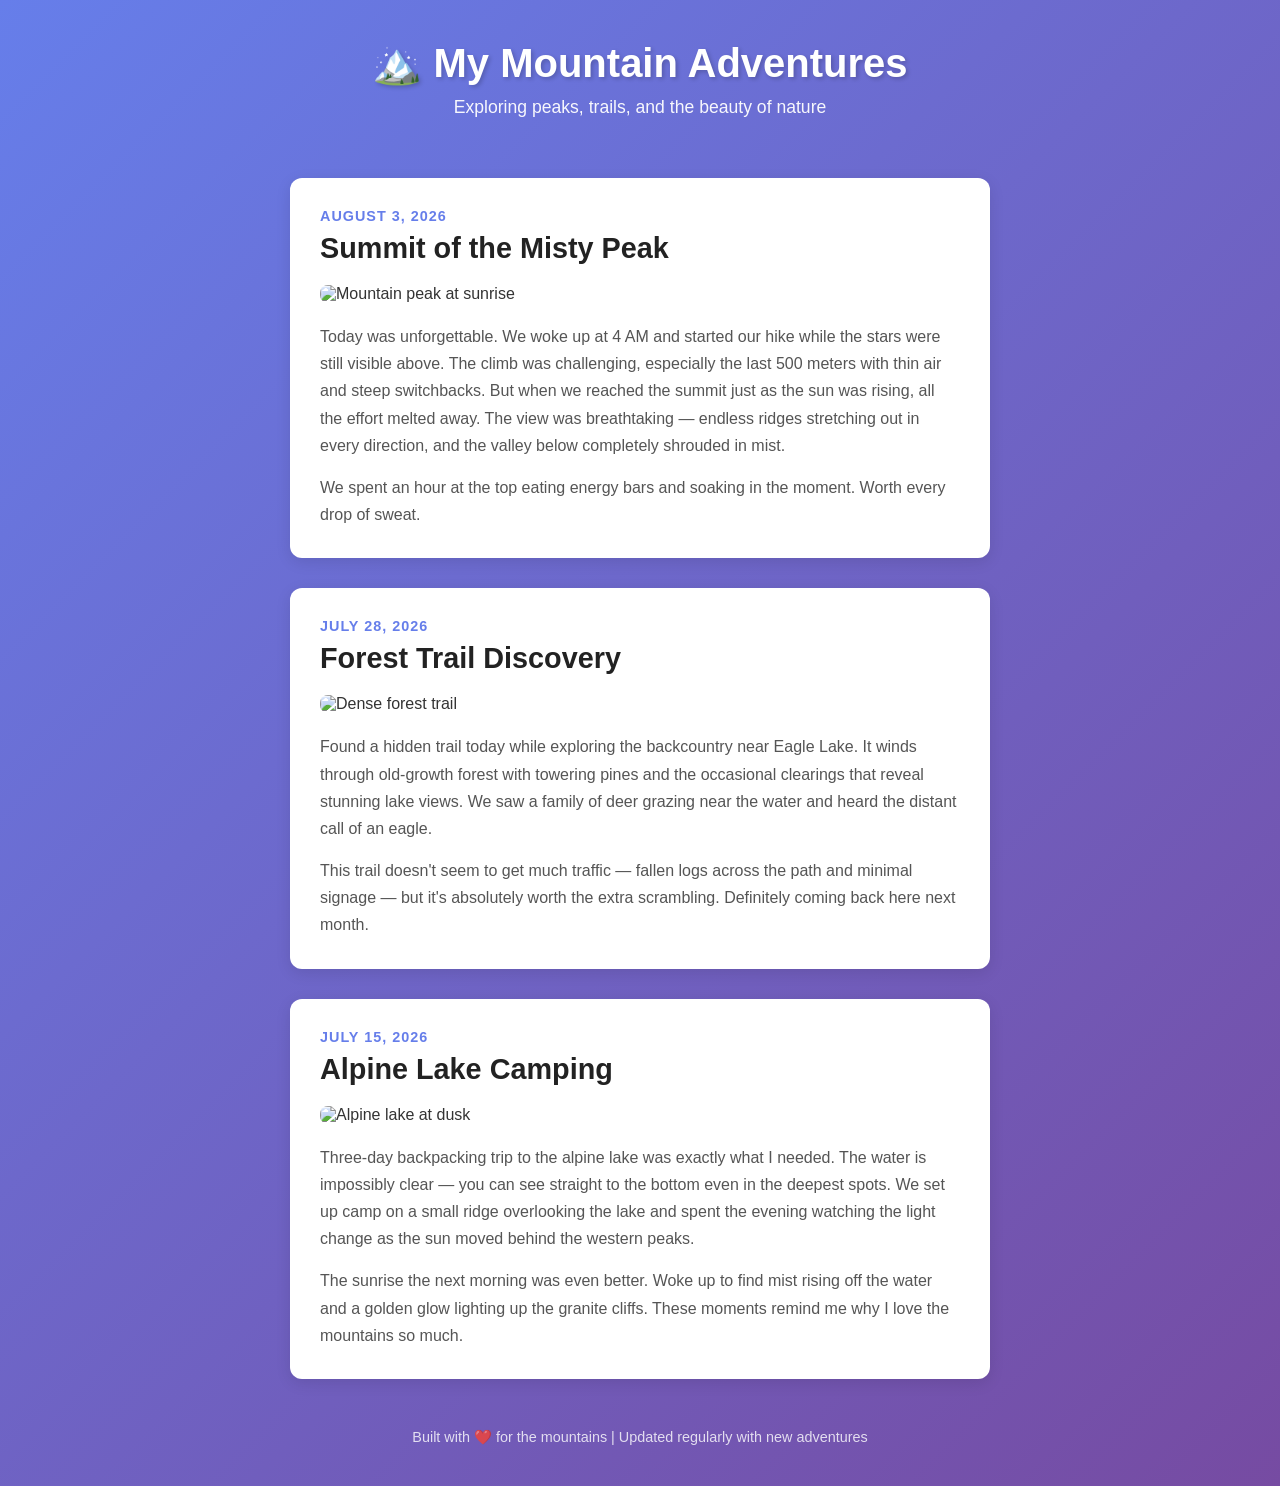
==== index.html @ c0f71772 "Initial commit: mountain adventures blog" ====
<!DOCTYPE html>
<html lang="en">
<head>
    <meta charset="UTF-8">
    <meta name="viewport" content="width=device-width, initial-scale=1.0">
    <title>My Mountain Adventures</title>
    <style>
        * {
            margin: 0;
            padding: 0;
            box-sizing: border-box;
        }

        body {
            font-family: -apple-system, BlinkMacSystemFont, 'Segoe UI', Roboto, sans-serif;
            background: linear-gradient(135deg, #667eea 0%, #764ba2 100%);
            min-height: 100vh;
            padding: 20px;
            color: #333;
        }

        .container {
            max-width: 700px;
            margin: 0 auto;
        }

        header {
            text-align: center;
            color: white;
            margin-bottom: 40px;
            padding: 20px 0;
        }

        header h1 {
            font-size: 2.5em;
            margin-bottom: 10px;
            text-shadow: 2px 2px 4px rgba(0,0,0,0.2);
        }

        header p {
            font-size: 1.1em;
            opacity: 0.95;
        }

        .post {
            background: white;
            border-radius: 12px;
            padding: 30px;
            margin-bottom: 30px;
            box-shadow: 0 4px 15px rgba(0,0,0,0.1);
            transition: transform 0.3s ease, box-shadow 0.3s ease;
        }

        .post:hover {
            transform: translateY(-5px);
            box-shadow: 0 8px 25px rgba(0,0,0,0.15);
        }

        .post-date {
            color: #667eea;
            font-size: 0.9em;
            font-weight: 600;
            text-transform: uppercase;
            letter-spacing: 1px;
            margin-bottom: 8px;
        }

        .post h2 {
            font-size: 1.8em;
            margin-bottom: 15px;
            color: #222;
        }

        .post-image {
            width: 100%;
            max-width: 100%;
            height: auto;
            border-radius: 8px;
            margin: 20px 0;
            display: block;
        }

        .post p {
            line-height: 1.7;
            color: #555;
            margin-bottom: 15px;
            font-size: 1em;
        }

        .post p:last-child {
            margin-bottom: 0;
        }

        footer {
            text-align: center;
            color: white;
            padding: 20px;
            font-size: 0.9em;
            opacity: 0.8;
        }
    </style>
</head>
<body>
    <div class="container">
        <header>
            <h1>🏔️ My Mountain Adventures</h1>
            <p>Exploring peaks, trails, and the beauty of nature</p>
        </header>

        <!-- BLOG POST TEMPLATE: Duplicate this entire .post div to add a new adventure! -->
        <article class="post">
            <div class="post-date">August 3, 2026</div>
            <h2>Summit of the Misty Peak</h2>
            <img src="https://picsum.photos/700/400?random=1" alt="Mountain peak at sunrise" class="post-image">
            <p>
                Today was unforgettable. We woke up at 4 AM and started our hike while the stars were still visible above.
                The climb was challenging, especially the last 500 meters with thin air and steep switchbacks. But when we
                reached the summit just as the sun was rising, all the effort melted away. The view was breathtaking — endless
                ridges stretching out in every direction, and the valley below completely shrouded in mist.
            </p>
            <p>
                We spent an hour at the top eating energy bars and soaking in the moment. Worth every drop of sweat.
            </p>
        </article>

        <article class="post">
            <div class="post-date">July 28, 2026</div>
            <h2>Forest Trail Discovery</h2>
            <img src="https://picsum.photos/700/400?random=2" alt="Dense forest trail" class="post-image">
            <p>
                Found a hidden trail today while exploring the backcountry near Eagle Lake. It winds through old-growth
                forest with towering pines and the occasional clearings that reveal stunning lake views. We saw a family
                of deer grazing near the water and heard the distant call of an eagle.
            </p>
            <p>
                This trail doesn't seem to get much traffic — fallen logs across the path and minimal signage — but it's
                absolutely worth the extra scrambling. Definitely coming back here next month.
            </p>
        </article>

        <article class="post">
            <div class="post-date">July 15, 2026</div>
            <h2>Alpine Lake Camping</h2>
            <img src="https://picsum.photos/700/400?random=3" alt="Alpine lake at dusk" class="post-image">
            <p>
                Three-day backpacking trip to the alpine lake was exactly what I needed. The water is impossibly clear —
                you can see straight to the bottom even in the deepest spots. We set up camp on a small ridge overlooking
                the lake and spent the evening watching the light change as the sun moved behind the western peaks.
            </p>
            <p>
                The sunrise the next morning was even better. Woke up to find mist rising off the water and a golden glow
                lighting up the granite cliffs. These moments remind me why I love the mountains so much.
            </p>
        </article>

        <footer>
            <p>Built with ❤️ for the mountains | Updated regularly with new adventures</p>
        </footer>
    </div>
</body>
</html>
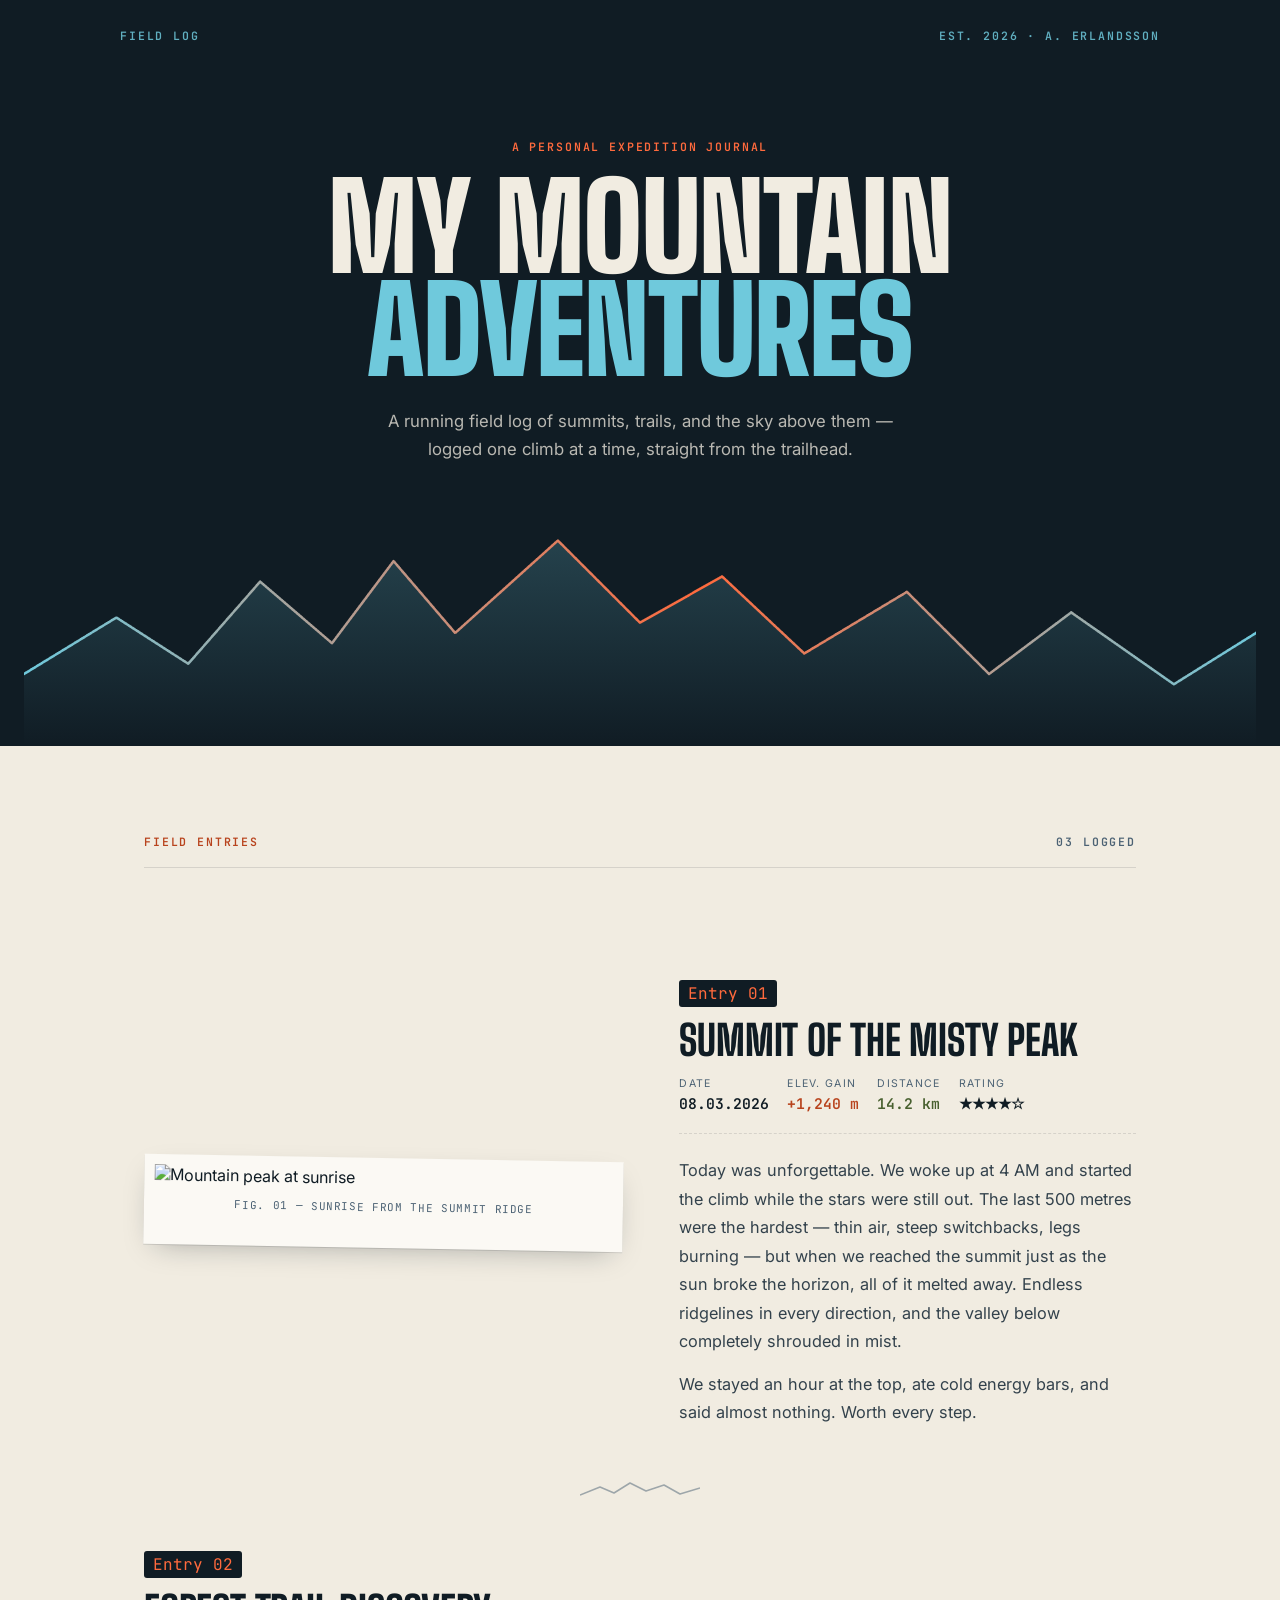
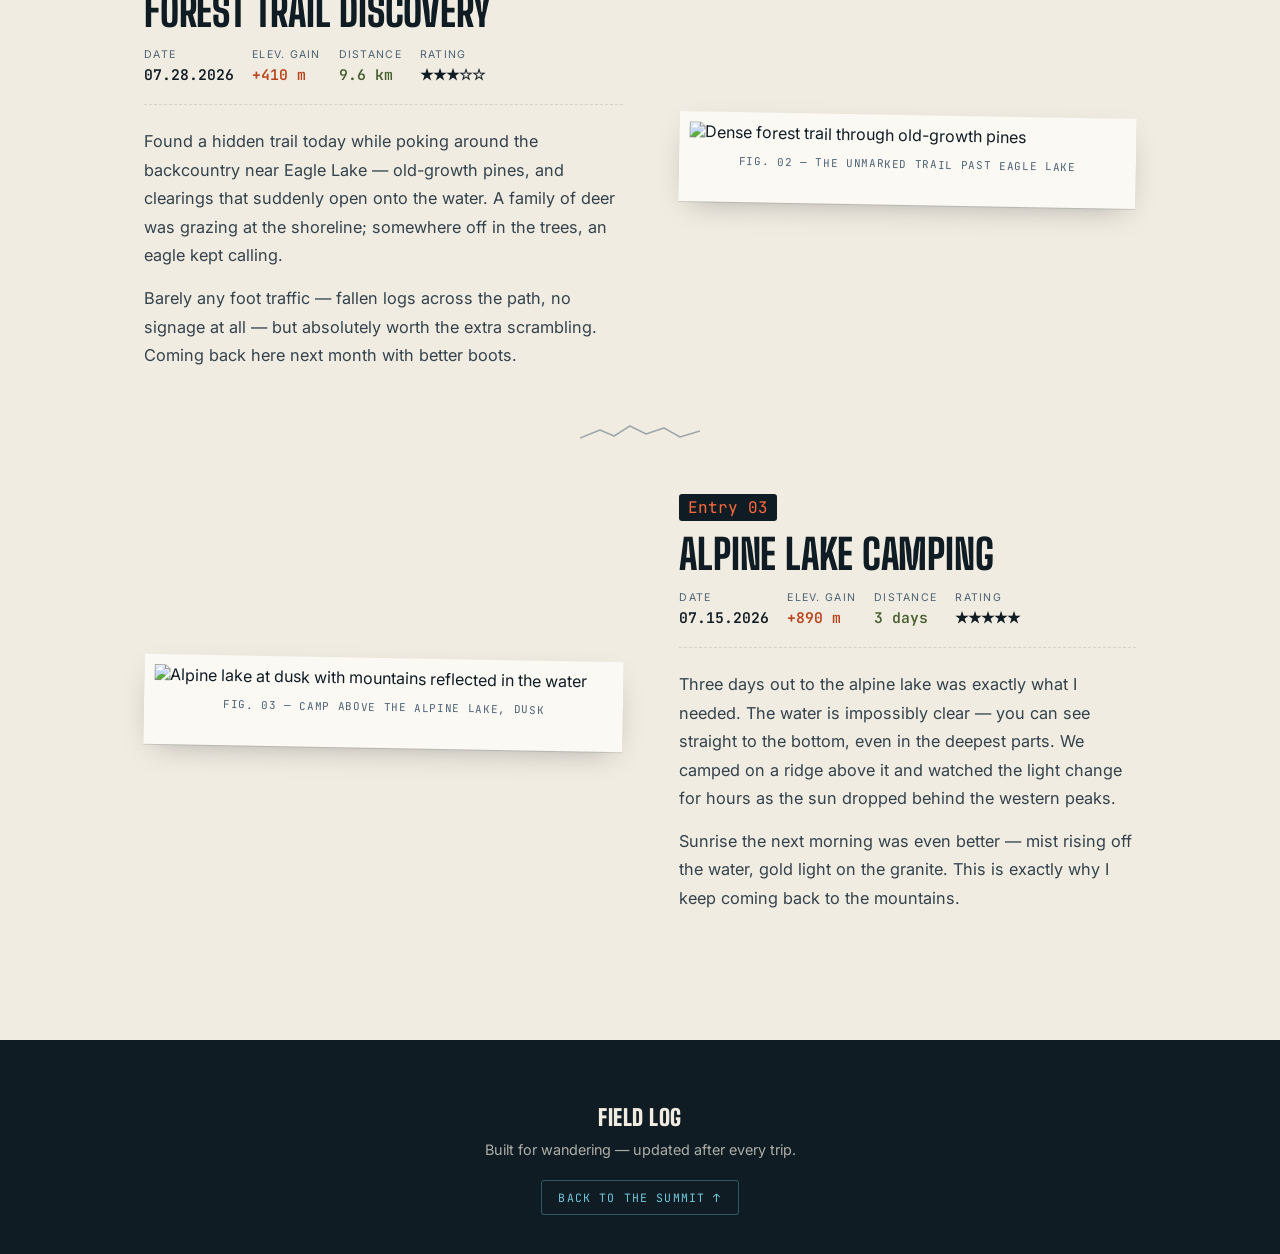
==== commit 3a6472eb: "Redesign: field-log aesthetic with elevation-profile signature" ====
--- a/index.html
+++ b/index.html
@@ -1,161 +1,439 @@
 <!DOCTYPE html>
 <html lang="en">
 <head>
-    <meta charset="UTF-8">
-    <meta name="viewport" content="width=device-width, initial-scale=1.0">
-    <title>My Mountain Adventures</title>
-    <style>
-        * {
-            margin: 0;
-            padding: 0;
-            box-sizing: border-box;
+<meta charset="UTF-8">
+<meta name="viewport" content="width=device-width, initial-scale=1.0">
+<title>Field Log — My Mountain Adventures</title>
+<meta name="description" content="A running field log of summits, trails, and the sky above them.">
+<link rel="preconnect" href="https://fonts.googleapis.com">
+<link rel="preconnect" href="https://fonts.gstatic.com" crossorigin>
+<link href="https://fonts.googleapis.com/css2?family=Big+Shoulders+Display:wght@600;800;900&family=Inter:wght@400;500;600;700&family=JetBrains+Mono:wght@400;500;600&display=swap" rel="stylesheet">
+<style>
+    /* ---------- Tokens ---------- */
+    :root{
+        --ink:       #101c24;   /* alpine night */
+        --ink-soft:  #1c2e3a;   /* raised surface on dark */
+        --paper:     #f1ece1;   /* topo paper */
+        --paper-2:   #fbf9f4;   /* photo mat / card */
+        --ice:       #6fc9dc;   /* glacier accent — dark bg */
+        --ember:     #ff6a3d;   /* trail-blaze accent — dark bg / fills */
+        --rust:      #b8431d;   /* warm accent — safe on paper */
+        --moss:      #48602f;  /* cool-green accent — safe on paper */
+        --ridge:     #4c6274;   /* neutral secondary text on paper */
+        --line:      rgba(16,28,36,0.12);
+        --maxw:      1040px;
+    }
+
+    *{ margin:0; padding:0; box-sizing:border-box; }
+
+    html{ scroll-behavior:smooth; }
+
+    body{
+        font-family:'Inter',-apple-system,BlinkMacSystemFont,sans-serif;
+        background:var(--paper);
+        color:var(--ink);
+        -webkit-font-smoothing:antialiased;
+    }
+
+    img{ max-width:100%; display:block; }
+
+    .mono{
+        font-family:'JetBrains Mono',ui-monospace,monospace;
+    }
+
+    .eyebrow{
+        font-family:'JetBrains Mono',ui-monospace,monospace;
+        font-size:0.72rem;
+        letter-spacing:0.16em;
+        text-transform:uppercase;
+        font-weight:600;
+    }
+
+    /* ---------- Hero ---------- */
+    .hero{
+        background:var(--ink);
+        color:var(--paper);
+        position:relative;
+        overflow:hidden;
+        padding:28px 24px 0;
+    }
+
+    .hero-nav{
+        max-width:var(--maxw);
+        margin:0 auto;
+        display:flex;
+        justify-content:space-between;
+        align-items:center;
+        gap:16px;
+        flex-wrap:wrap;
+        color:var(--ice);
+        opacity:0.85;
+    }
+
+    .hero-inner{
+        max-width:var(--maxw);
+        margin:0 auto;
+        padding:96px 0 0;
+        text-align:center;
+    }
+
+    .hero-inner .eyebrow{
+        color:var(--ember);
+        display:block;
+        margin-bottom:22px;
+    }
+
+    .hero h1{
+        font-family:'Big Shoulders Display',sans-serif;
+        font-weight:900;
+        text-transform:uppercase;
+        letter-spacing:-0.01em;
+        line-height:0.86;
+        font-size:clamp(3.2rem, 11vw, 7.5rem);
+    }
+
+    .hero h1 span{ display:block; }
+    .hero h1 .of{ color:var(--ice); }
+
+    .hero-sub{
+        max-width:520px;
+        margin:26px auto 0;
+        font-size:1.05rem;
+        line-height:1.65;
+        color:rgba(241,236,225,0.75);
+    }
+
+    /* elevation-profile signature line */
+    .skyline{
+        display:block;
+        width:100%;
+        height:auto;
+        margin-top:56px;
+    }
+    .skyline path.fill{ fill:url(#skylineFill); }
+    .skyline path.line{
+        fill:none;
+        stroke:url(#skylineStroke);
+        stroke-width:2.5;
+        stroke-linejoin:round;
+        stroke-linecap:round;
+        pathLength:1;
+    }
+    @media (prefers-reduced-motion:no-preference){
+        .skyline path.line{
+            stroke-dasharray:1;
+            stroke-dashoffset:1;
+            animation:draw 2.1s cubic-bezier(.22,.8,.28,1) 0.15s forwards;
         }
-
-        body {
-            font-family: -apple-system, BlinkMacSystemFont, 'Segoe UI', Roboto, sans-serif;
-            background: linear-gradient(135deg, #667eea 0%, #764ba2 100%);
-            min-height: 100vh;
-            padding: 20px;
-            color: #333;
-        }
-
-        .container {
-            max-width: 700px;
-            margin: 0 auto;
-        }
-
-        header {
-            text-align: center;
-            color: white;
-            margin-bottom: 40px;
-            padding: 20px 0;
-        }
-
-        header h1 {
-            font-size: 2.5em;
-            margin-bottom: 10px;
-            text-shadow: 2px 2px 4px rgba(0,0,0,0.2);
-        }
-
-        header p {
-            font-size: 1.1em;
-            opacity: 0.95;
-        }
-
-        .post {
-            background: white;
-            border-radius: 12px;
-            padding: 30px;
-            margin-bottom: 30px;
-            box-shadow: 0 4px 15px rgba(0,0,0,0.1);
-            transition: transform 0.3s ease, box-shadow 0.3s ease;
-        }
-
-        .post:hover {
-            transform: translateY(-5px);
-            box-shadow: 0 8px 25px rgba(0,0,0,0.15);
-        }
-
-        .post-date {
-            color: #667eea;
-            font-size: 0.9em;
-            font-weight: 600;
-            text-transform: uppercase;
-            letter-spacing: 1px;
-            margin-bottom: 8px;
-        }
-
-        .post h2 {
-            font-size: 1.8em;
-            margin-bottom: 15px;
-            color: #222;
-        }
-
-        .post-image {
-            width: 100%;
-            max-width: 100%;
-            height: auto;
-            border-radius: 8px;
-            margin: 20px 0;
-            display: block;
-        }
-
-        .post p {
-            line-height: 1.7;
-            color: #555;
-            margin-bottom: 15px;
-            font-size: 1em;
-        }
-
-        .post p:last-child {
-            margin-bottom: 0;
-        }
-
-        footer {
-            text-align: center;
-            color: white;
-            padding: 20px;
-            font-size: 0.9em;
-            opacity: 0.8;
-        }
-    </style>
+    }
+    @keyframes draw{ to{ stroke-dashoffset:0; } }
+
+    /* ---------- Entries section ---------- */
+    .log{
+        max-width:var(--maxw);
+        margin:0 auto;
+        padding:88px 24px 40px;
+    }
+
+    .log-head{
+        display:flex;
+        justify-content:space-between;
+        align-items:flex-end;
+        border-bottom:1px solid var(--line);
+        padding-bottom:18px;
+        margin-bottom:64px;
+        gap:16px;
+        flex-wrap:wrap;
+    }
+    .log-head .eyebrow{ color:var(--rust); }
+    .log-head .count{ color:var(--ridge); }
+
+    .entry{
+        display:grid;
+        grid-template-columns:1fr;
+        gap:32px;
+        align-items:center;
+        padding:48px 0;
+    }
+    .entry + .entry{ border-top:1px solid var(--line); }
+
+    @media (min-width:900px){
+        .entry{ grid-template-columns:1.05fr 1fr; gap:56px; }
+        .entry.flip .entry-media{ order:2; }
+        .entry.flip .entry-body{ order:1; }
+    }
+
+    .entry-num{
+        color:var(--ember);
+        background:var(--ink);
+        display:inline-block;
+        padding:3px 9px;
+        border-radius:3px;
+        margin-bottom:14px;
+    }
+
+    .entry h2{
+        font-family:'Big Shoulders Display',sans-serif;
+        font-weight:800;
+        text-transform:uppercase;
+        letter-spacing:-0.005em;
+        line-height:0.95;
+        font-size:clamp(1.9rem, 3.4vw, 2.6rem);
+        margin-bottom:18px;
+    }
+
+    .stat-strip{
+        display:flex;
+        flex-wrap:wrap;
+        gap:18px;
+        row-gap:8px;
+        margin-bottom:22px;
+        padding-bottom:20px;
+        border-bottom:1px dashed var(--line);
+    }
+    .stat{ line-height:1.2; }
+    .stat .k{
+        display:block;
+        font-size:0.66rem;
+        letter-spacing:0.12em;
+        text-transform:uppercase;
+        color:var(--ridge);
+        margin-bottom:3px;
+    }
+    .stat .v{
+        font-family:'JetBrains Mono',ui-monospace,monospace;
+        font-weight:600;
+        font-size:0.92rem;
+    }
+    .stat.elev .v{ color:var(--rust); }
+    .stat.dist .v{ color:var(--moss); }
+
+    .entry p{
+        line-height:1.75;
+        color:#33424c;
+        font-size:1.02rem;
+        margin-bottom:14px;
+        max-width:52ch;
+    }
+    .entry p:last-of-type{ margin-bottom:0; }
+
+    .entry-media{
+        background:var(--paper-2);
+        padding:10px 10px 34px;
+        box-shadow:0 10px 30px -12px rgba(16,28,36,0.35), 0 1px 0 var(--line);
+        transform:rotate(-1deg);
+        transition:transform .35s ease, box-shadow .35s ease;
+    }
+    .entry:nth-child(even) .entry-media{ transform:rotate(1deg); }
+    .entry-media:hover{
+        transform:rotate(0deg) translateY(-3px);
+        box-shadow:0 16px 36px -12px rgba(16,28,36,0.4), 0 1px 0 var(--line);
+    }
+    .entry-media img{ width:100%; height:auto; }
+    .entry-media figcaption{
+        font-family:'JetBrains Mono',ui-monospace,monospace;
+        font-size:0.68rem;
+        letter-spacing:0.06em;
+        text-transform:uppercase;
+        color:var(--ridge);
+        text-align:center;
+        padding-top:12px;
+    }
+
+    /* mini divider skyline between entries — decorative rhythm marker */
+    .mini-divider{
+        display:flex;
+        justify-content:center;
+        margin:4px 0;
+        opacity:0.5;
+    }
+    .mini-divider svg{ width:120px; height:20px; }
+    .mini-divider path{ fill:none; stroke:var(--ridge); stroke-width:1.5; stroke-linejoin:round; }
+
+    /* ---------- Footer ---------- */
+    footer{
+        background:var(--ink);
+        color:rgba(241,236,225,0.7);
+        padding:64px 24px 48px;
+        margin-top:40px;
+    }
+    .foot-inner{
+        max-width:var(--maxw);
+        margin:0 auto;
+        text-align:center;
+    }
+    footer .wordmark{
+        font-family:'Big Shoulders Display',sans-serif;
+        font-weight:900;
+        text-transform:uppercase;
+        letter-spacing:0.02em;
+        font-size:1.4rem;
+        color:var(--paper);
+        margin-bottom:10px;
+    }
+    footer .tagline{ font-size:0.9rem; margin-bottom:28px; }
+    footer .top-link{
+        font-family:'JetBrains Mono',ui-monospace,monospace;
+        font-size:0.72rem;
+        letter-spacing:0.1em;
+        text-transform:uppercase;
+        color:var(--ice);
+        text-decoration:none;
+        border:1px solid rgba(111,201,220,0.35);
+        padding:9px 16px;
+        border-radius:3px;
+        transition:background .2s ease, color .2s ease;
+    }
+    footer .top-link:hover{ background:var(--ice); color:var(--ink); }
+</style>
 </head>
 <body>
-    <div class="container">
-        <header>
-            <h1>🏔️ My Mountain Adventures</h1>
-            <p>Exploring peaks, trails, and the beauty of nature</p>
-        </header>
-
-        <!-- BLOG POST TEMPLATE: Duplicate this entire .post div to add a new adventure! -->
-        <article class="post">
-            <div class="post-date">August 3, 2026</div>
+
+<!-- ============================================================
+     HERO — edit the two h1 lines + the sub-line to retitle the log.
+     ============================================================ -->
+<header class="hero" id="top">
+    <nav class="hero-nav">
+        <span class="eyebrow">Field&nbsp;Log</span>
+        <span class="eyebrow mono">Est. 2026 · A. Erlandsson</span>
+    </nav>
+
+    <div class="hero-inner">
+        <span class="eyebrow">A personal expedition journal</span>
+        <h1><span>My Mountain</span><span class="of">Adventures</span></h1>
+        <p class="hero-sub">
+            A running field log of summits, trails, and the sky above them —
+            logged one climb at a time, straight from the trailhead.
+        </p>
+    </div>
+
+    <!-- signature element: elevation profile that reads as both a mountain skyline and a data line -->
+    <svg class="skyline" viewBox="0 0 1200 220" preserveAspectRatio="none" aria-hidden="true">
+        <defs>
+            <linearGradient id="skylineFill" x1="0" y1="0" x2="0" y2="1">
+                <stop offset="0%" stop-color="#6fc9dc" stop-opacity="0.22"/>
+                <stop offset="100%" stop-color="#6fc9dc" stop-opacity="0"/>
+            </linearGradient>
+            <linearGradient id="skylineStroke" x1="0" y1="0" x2="1" y2="0">
+                <stop offset="0%" stop-color="#6fc9dc"/>
+                <stop offset="55%" stop-color="#ff6a3d"/>
+                <stop offset="100%" stop-color="#6fc9dc"/>
+            </linearGradient>
+        </defs>
+        <path class="fill" d="M0,220 L0,150 L90,95 L160,140 L230,60 L300,120 L360,40 L420,110 L520,20 L600,100 L680,55 L760,130 L860,70 L940,150 L1020,90 L1120,160 L1200,110 L1200,220 Z"/>
+        <path class="line" d="M0,150 L90,95 L160,140 L230,60 L300,120 L360,40 L420,110 L520,20 L600,100 L680,55 L760,130 L860,70 L940,150 L1020,90 L1120,160 L1200,110"/>
+    </svg>
+</header>
+
+<!-- ============================================================
+     ENTRIES — to log a new adventure, duplicate one <article class="entry">
+     block (including the mini-divider before it) and fill in:
+       - the ENTRY number badge
+       - the title (h2)
+       - the four stats: date / elevation gain / distance / rating
+       - the image src + alt + figcaption
+       - the story paragraph(s)
+     Add class="flip" to alternate the image to the right on wide screens.
+     ============================================================ -->
+<main class="log">
+    <div class="log-head">
+        <span class="eyebrow">Field Entries</span>
+        <span class="eyebrow count">03 Logged</span>
+    </div>
+
+    <article class="entry">
+        <div class="entry-media">
+            <img src="https://picsum.photos/700/860?random=1" alt="Mountain peak at sunrise" loading="lazy">
+            <figcaption>Fig. 01 — Sunrise from the summit ridge</figcaption>
+        </div>
+        <div class="entry-body">
+            <span class="entry-num mono">Entry 01</span>
             <h2>Summit of the Misty Peak</h2>
-            <img src="https://picsum.photos/700/400?random=1" alt="Mountain peak at sunrise" class="post-image">
+            <div class="stat-strip">
+                <div class="stat"><span class="k">Date</span><span class="v">08.03.2026</span></div>
+                <div class="stat elev"><span class="k">Elev. gain</span><span class="v">+1,240 m</span></div>
+                <div class="stat dist"><span class="k">Distance</span><span class="v">14.2 km</span></div>
+                <div class="stat"><span class="k">Rating</span><span class="v">★★★★☆</span></div>
+            </div>
             <p>
-                Today was unforgettable. We woke up at 4 AM and started our hike while the stars were still visible above.
-                The climb was challenging, especially the last 500 meters with thin air and steep switchbacks. But when we
-                reached the summit just as the sun was rising, all the effort melted away. The view was breathtaking — endless
-                ridges stretching out in every direction, and the valley below completely shrouded in mist.
+                Today was unforgettable. We woke up at 4&nbsp;AM and started the climb while the stars were
+                still out. The last 500&nbsp;metres were the hardest — thin air, steep switchbacks, legs
+                burning — but when we reached the summit just as the sun broke the horizon, all of it
+                melted away. Endless ridgelines in every direction, and the valley below completely
+                shrouded in mist.
+            </p>
+            <p>We stayed an hour at the top, ate cold energy bars, and said almost nothing. Worth every step.</p>
+        </div>
+    </article>
+
+    <div class="mini-divider" aria-hidden="true">
+        <svg viewBox="0 0 120 20"><path d="M0,16 L20,8 L34,14 L50,4 L66,12 L84,6 L100,15 L120,9"/></svg>
+    </div>
+
+    <article class="entry flip">
+        <div class="entry-media">
+            <img src="https://picsum.photos/700/860?random=2" alt="Dense forest trail through old-growth pines" loading="lazy">
+            <figcaption>Fig. 02 — The unmarked trail past Eagle Lake</figcaption>
+        </div>
+        <div class="entry-body">
+            <span class="entry-num mono">Entry 02</span>
+            <h2>Forest Trail Discovery</h2>
+            <div class="stat-strip">
+                <div class="stat"><span class="k">Date</span><span class="v">07.28.2026</span></div>
+                <div class="stat elev"><span class="k">Elev. gain</span><span class="v">+410 m</span></div>
+                <div class="stat dist"><span class="k">Distance</span><span class="v">9.6 km</span></div>
+                <div class="stat"><span class="k">Rating</span><span class="v">★★★☆☆</span></div>
+            </div>
+            <p>
+                Found a hidden trail today while poking around the backcountry near Eagle Lake — old-growth
+                pines, and clearings that suddenly open onto the water. A family of deer was grazing at the
+                shoreline; somewhere off in the trees, an eagle kept calling.
             </p>
             <p>
-                We spent an hour at the top eating energy bars and soaking in the moment. Worth every drop of sweat.
+                Barely any foot traffic — fallen logs across the path, no signage at all — but absolutely
+                worth the extra scrambling. Coming back here next month with better boots.
             </p>
-        </article>
-
-        <article class="post">
-            <div class="post-date">July 28, 2026</div>
-            <h2>Forest Trail Discovery</h2>
-            <img src="https://picsum.photos/700/400?random=2" alt="Dense forest trail" class="post-image">
+        </div>
+    </article>
+
+    <div class="mini-divider" aria-hidden="true">
+        <svg viewBox="0 0 120 20"><path d="M0,16 L20,8 L34,14 L50,4 L66,12 L84,6 L100,15 L120,9"/></svg>
+    </div>
+
+    <article class="entry">
+        <div class="entry-media">
+            <img src="https://picsum.photos/700/860?random=3" alt="Alpine lake at dusk with mountains reflected in the water" loading="lazy">
+            <figcaption>Fig. 03 — Camp above the alpine lake, dusk</figcaption>
+        </div>
+        <div class="entry-body">
+            <span class="entry-num mono">Entry 03</span>
+            <h2>Alpine Lake Camping</h2>
+            <div class="stat-strip">
+                <div class="stat"><span class="k">Date</span><span class="v">07.15.2026</span></div>
+                <div class="stat elev"><span class="k">Elev. gain</span><span class="v">+890 m</span></div>
+                <div class="stat dist"><span class="k">Distance</span><span class="v">3 days</span></div>
+                <div class="stat"><span class="k">Rating</span><span class="v">★★★★★</span></div>
+            </div>
             <p>
-                Found a hidden trail today while exploring the backcountry near Eagle Lake. It winds through old-growth
-                forest with towering pines and the occasional clearings that reveal stunning lake views. We saw a family
-                of deer grazing near the water and heard the distant call of an eagle.
+                Three days out to the alpine lake was exactly what I needed. The water is impossibly clear —
+                you can see straight to the bottom, even in the deepest parts. We camped on a ridge above
+                it and watched the light change for hours as the sun dropped behind the western peaks.
             </p>
             <p>
-                This trail doesn't seem to get much traffic — fallen logs across the path and minimal signage — but it's
-                absolutely worth the extra scrambling. Definitely coming back here next month.
+                Sunrise the next morning was even better — mist rising off the water, gold light on the
+                granite. This is exactly why I keep coming back to the mountains.
             </p>
-        </article>
-
-        <article class="post">
-            <div class="post-date">July 15, 2026</div>
-            <h2>Alpine Lake Camping</h2>
-            <img src="https://picsum.photos/700/400?random=3" alt="Alpine lake at dusk" class="post-image">
-            <p>
-                Three-day backpacking trip to the alpine lake was exactly what I needed. The water is impossibly clear —
-                you can see straight to the bottom even in the deepest spots. We set up camp on a small ridge overlooking
-                the lake and spent the evening watching the light change as the sun moved behind the western peaks.
-            </p>
-            <p>
-                The sunrise the next morning was even better. Woke up to find mist rising off the water and a golden glow
-                lighting up the granite cliffs. These moments remind me why I love the mountains so much.
-            </p>
-        </article>
-
-        <footer>
-            <p>Built with ❤️ for the mountains | Updated regularly with new adventures</p>
-        </footer>
+        </div>
+    </article>
+</main>
+
+<footer>
+    <div class="foot-inner">
+        <div class="wordmark">Field Log</div>
+        <p class="tagline">Built for wandering — updated after every trip.</p>
+        <a class="top-link" href="#top">Back to the summit ↑</a>
     </div>
+</footer>
+
 </body>
-</html>+</html>
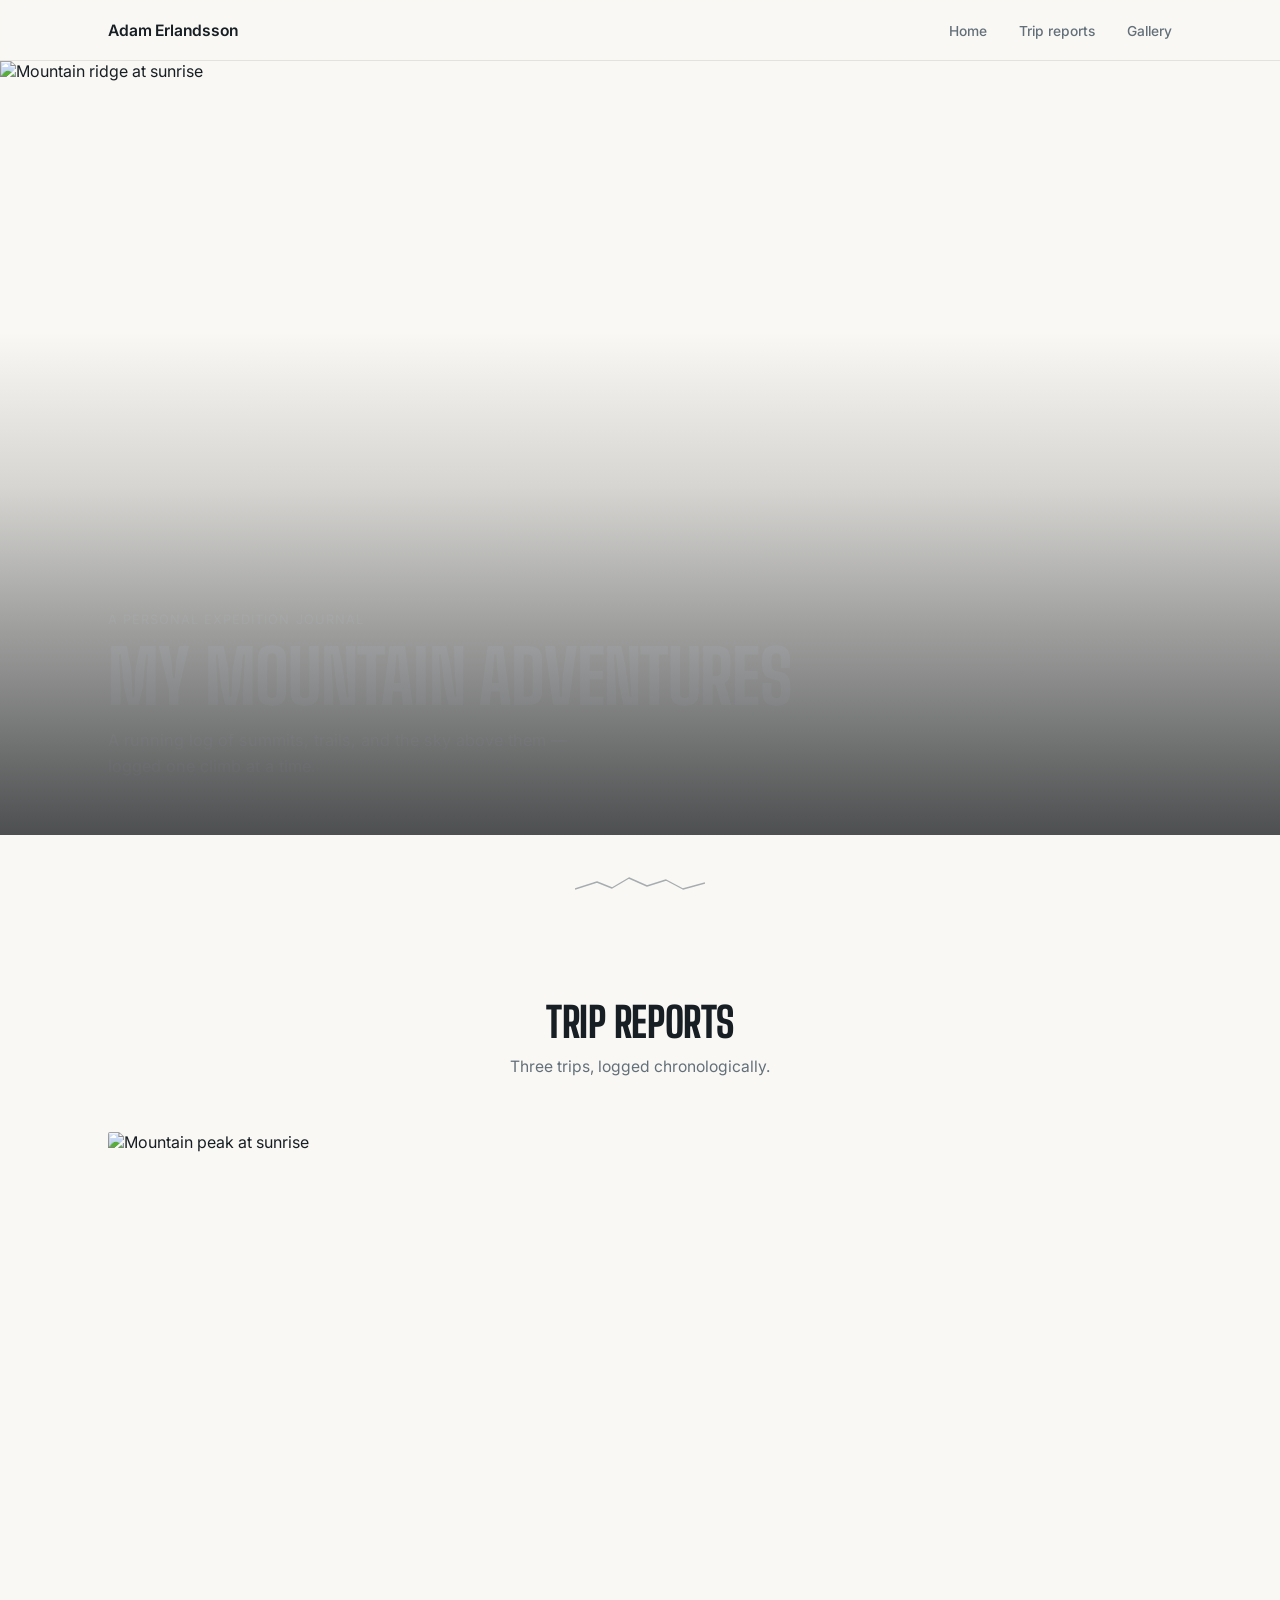
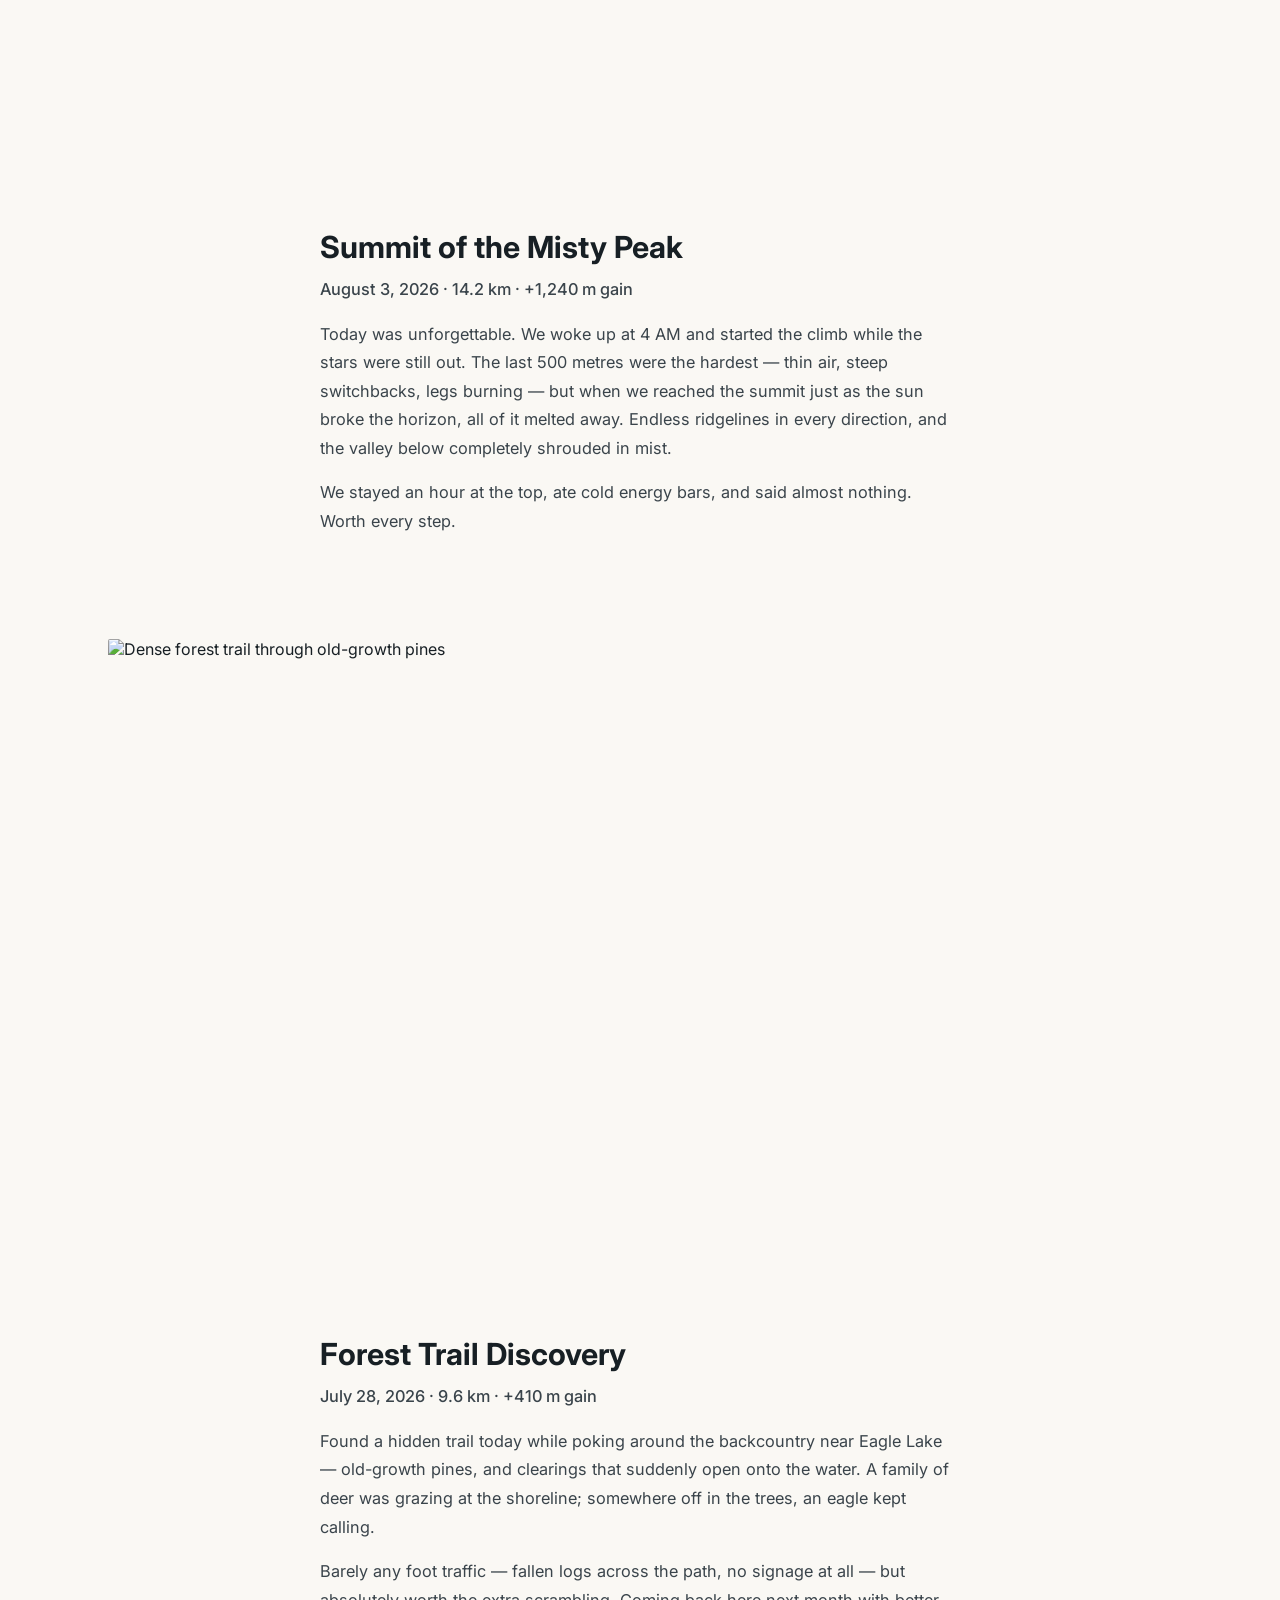
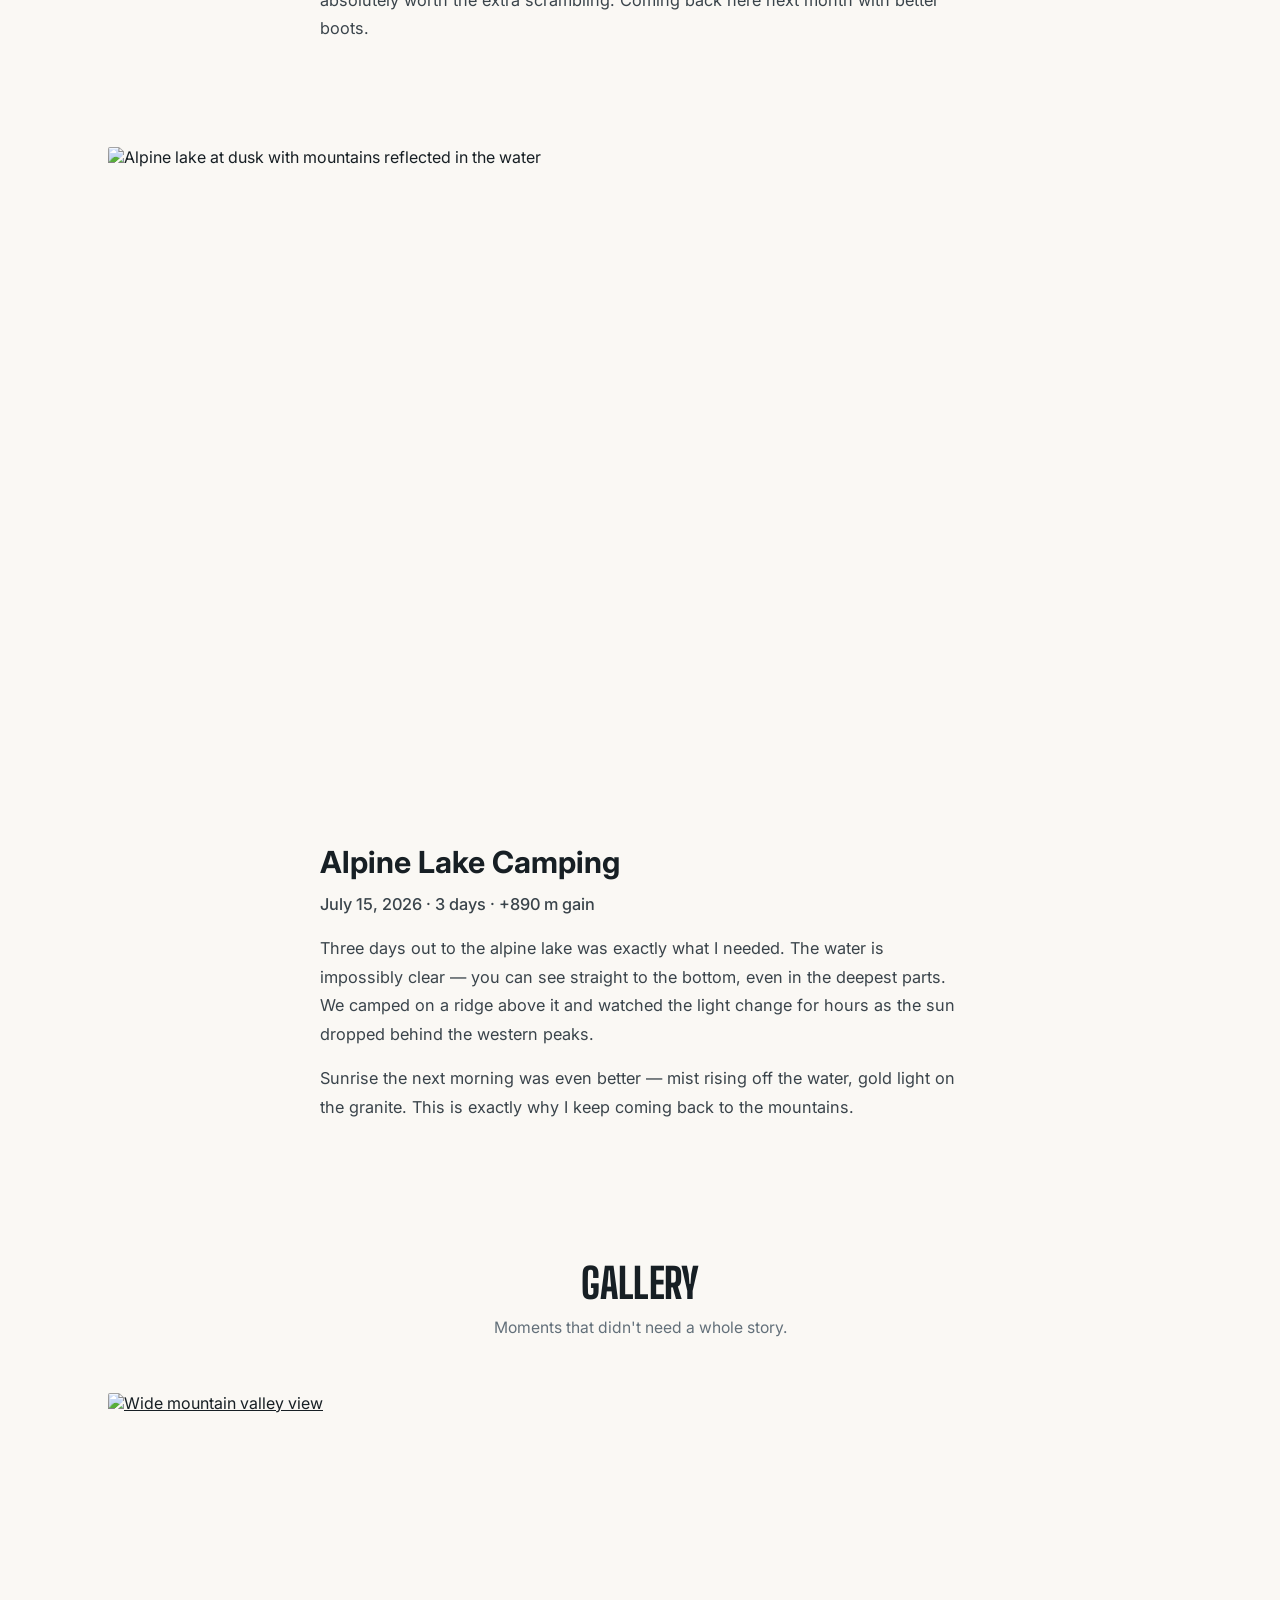
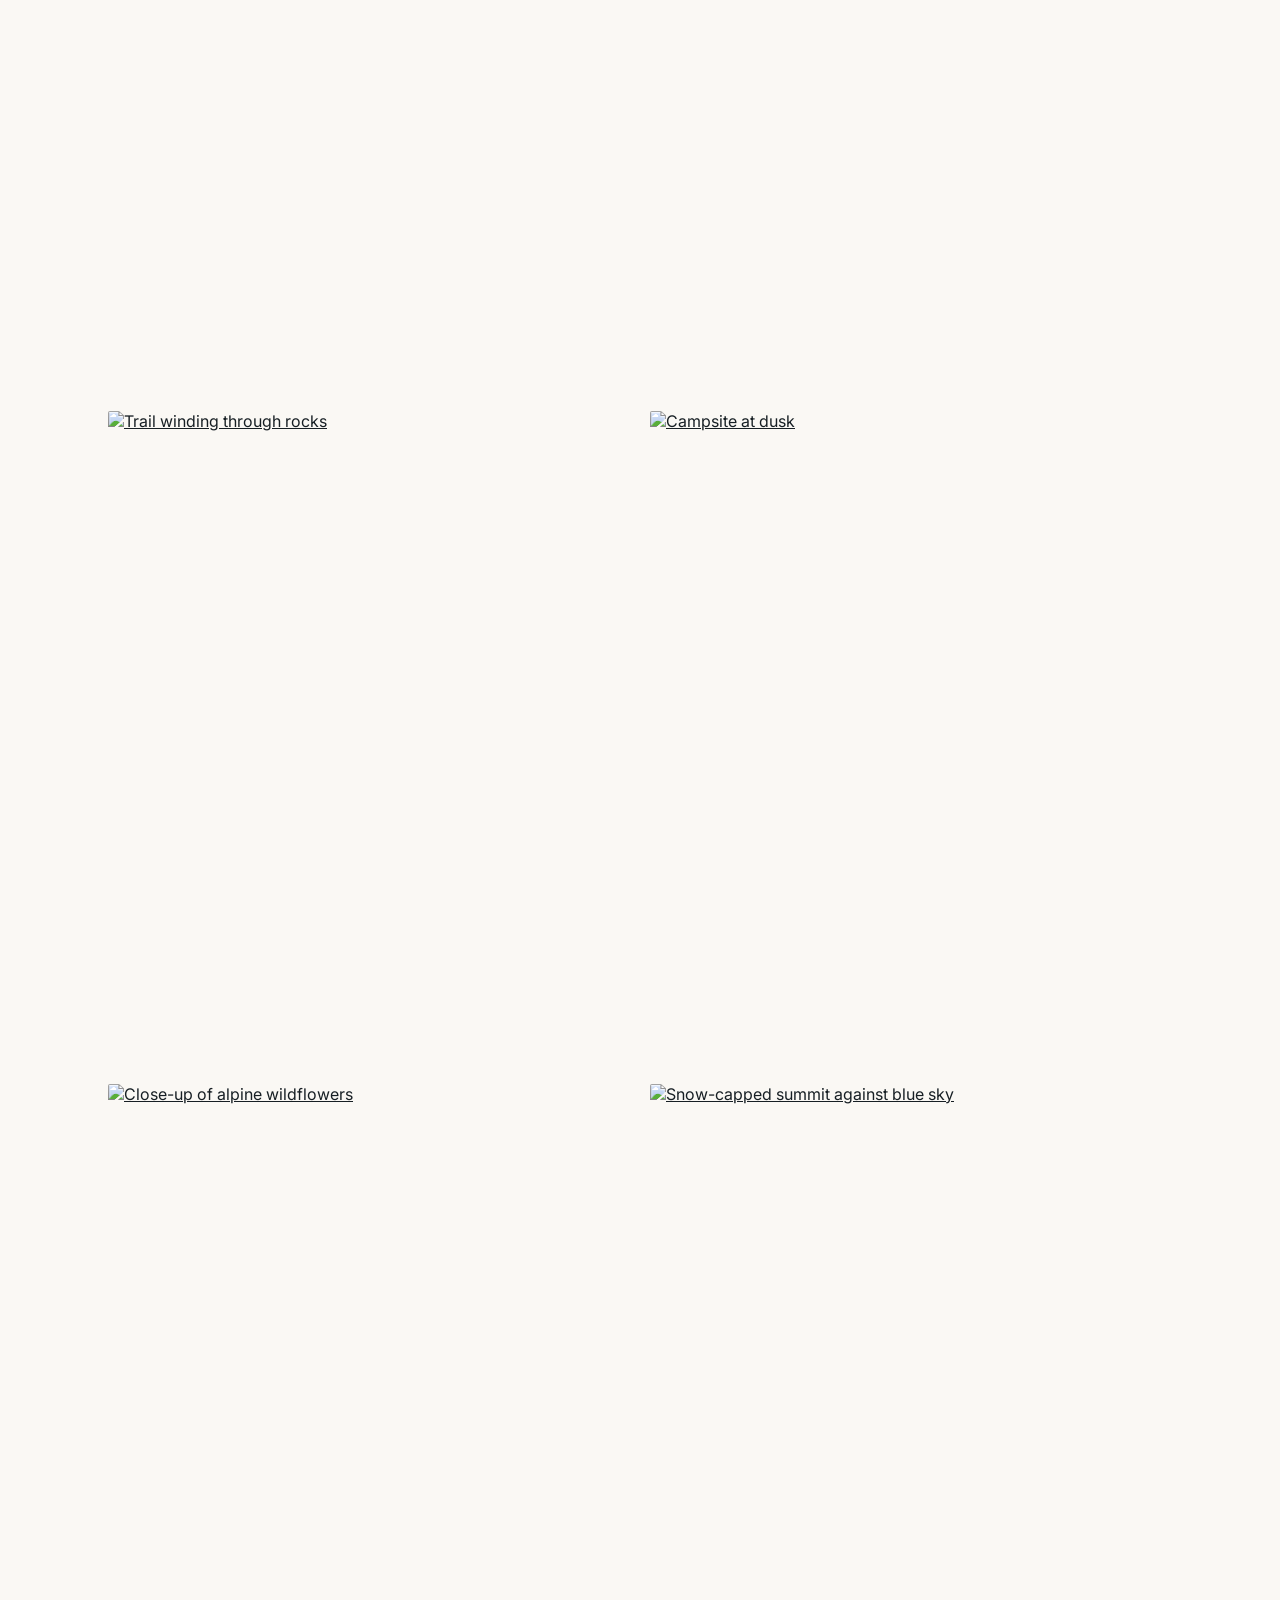
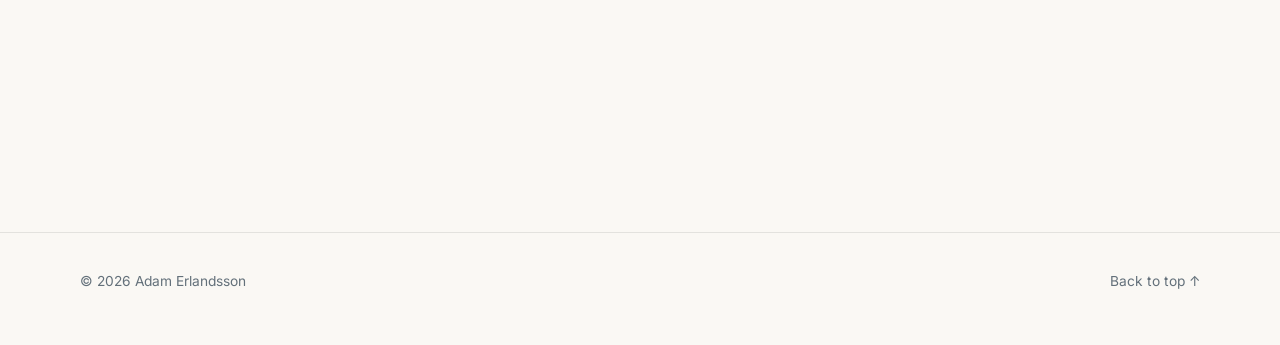
==== commit 82369db3: "Redesign: cleaner photography-first layout with nav bar and gallery" ====
--- a/index.html
+++ b/index.html
@@ -3,25 +3,21 @@
 <head>
 <meta charset="UTF-8">
 <meta name="viewport" content="width=device-width, initial-scale=1.0">
-<title>Field Log — My Mountain Adventures</title>
-<meta name="description" content="A running field log of summits, trails, and the sky above them.">
+<title>Adam Erlandsson — Mountain Adventures</title>
+<meta name="description" content="A running log of summits, trails, and the sky above them.">
 <link rel="preconnect" href="https://fonts.googleapis.com">
 <link rel="preconnect" href="https://fonts.gstatic.com" crossorigin>
-<link href="https://fonts.googleapis.com/css2?family=Big+Shoulders+Display:wght@600;800;900&family=Inter:wght@400;500;600;700&family=JetBrains+Mono:wght@400;500;600&display=swap" rel="stylesheet">
+<link href="https://fonts.googleapis.com/css2?family=Big+Shoulders+Display:wght@600;800&family=Inter:wght@400;500;600&display=swap" rel="stylesheet">
 <style>
     /* ---------- Tokens ---------- */
     :root{
-        --ink:       #101c24;   /* alpine night */
-        --ink-soft:  #1c2e3a;   /* raised surface on dark */
-        --paper:     #f1ece1;   /* topo paper */
-        --paper-2:   #fbf9f4;   /* photo mat / card */
-        --ice:       #6fc9dc;   /* glacier accent — dark bg */
-        --ember:     #ff6a3d;   /* trail-blaze accent — dark bg / fills */
-        --rust:      #b8431d;   /* warm accent — safe on paper */
-        --moss:      #48602f;  /* cool-green accent — safe on paper */
-        --ridge:     #4c6274;   /* neutral secondary text on paper */
-        --line:      rgba(16,28,36,0.12);
-        --maxw:      1040px;
+        --paper:     #faf8f4;   /* page background */
+        --ink:       #171f24;   /* headings / body */
+        --muted:     #63707a;   /* meta text, secondary */
+        --line:      rgba(23,31,36,0.10);
+        --accent:    #c25a2e;   /* single accent — links, hover, active state */
+        --maxw:      1120px;    /* image width */
+        --textw:     640px;     /* reading width */
     }
 
     *{ margin:0; padding:0; box-sizing:border-box; }
@@ -37,28 +33,215 @@
 
     img{ max-width:100%; display:block; }
 
-    .mono{
-        font-family:'JetBrains Mono',ui-monospace,monospace;
-    }
-
-    .eyebrow{
-        font-family:'JetBrains Mono',ui-monospace,monospace;
-        font-size:0.72rem;
-        letter-spacing:0.16em;
+    section{ scroll-margin-top:84px; }
+
+    .display{
+        font-family:'Big Shoulders Display',sans-serif;
+        font-weight:800;
         text-transform:uppercase;
+        letter-spacing:-0.01em;
+    }
+
+    a{ color:inherit; }
+
+    /* ---------- Nav ---------- */
+    .nav{
+        position:sticky;
+        top:0;
+        z-index:20;
+        background:rgba(250,248,244,0.92);
+        backdrop-filter:blur(8px);
+        -webkit-backdrop-filter:blur(8px);
+        border-bottom:1px solid var(--line);
+    }
+    .nav-inner{
+        max-width:var(--maxw);
+        margin:0 auto;
+        padding:20px 28px;
+        display:flex;
+        align-items:center;
+        justify-content:space-between;
+        gap:20px;
+        flex-wrap:wrap;
+    }
+    .nav-name{
         font-weight:600;
+        font-size:0.98rem;
+        letter-spacing:-0.01em;
+        text-decoration:none;
+    }
+    .nav-links{
+        list-style:none;
+        display:flex;
+        gap:32px;
+    }
+    .nav-links a{
+        text-decoration:none;
+        font-size:0.86rem;
+        font-weight:500;
+        color:var(--muted);
+        padding-bottom:3px;
+        border-bottom:1px solid transparent;
+        transition:color .2s ease, border-color .2s ease;
+    }
+    .nav-links a:hover{ color:var(--ink); border-color:var(--accent); }
+
+    @media (max-width:480px){
+        .nav-inner{ justify-content:center; text-align:center; }
+        .nav-links{ gap:20px; }
     }
 
     /* ---------- Hero ---------- */
     .hero{
-        background:var(--ink);
-        color:var(--paper);
         position:relative;
+        height:min(86vh, 780px);
+        min-height:440px;
         overflow:hidden;
-        padding:28px 24px 0;
-    }
-
-    .hero-nav{
+    }
+    .hero img{
+        width:100%;
+        height:100%;
+        object-fit:cover;
+    }
+    .hero::after{
+        content:"";
+        position:absolute;
+        inset:0;
+        background:linear-gradient(to top, rgba(10,14,17,0.72) 0%, rgba(10,14,17,0.15) 45%, rgba(10,14,17,0) 65%);
+    }
+    .hero-text{
+        position:absolute;
+        left:0; right:0; bottom:0;
+        max-width:var(--maxw);
+        margin:0 auto;
+        padding:0 28px 56px;
+        color:#fff;
+    }
+    .hero-text .eyebrow{
+        display:block;
+        font-size:0.8rem;
+        letter-spacing:0.08em;
+        text-transform:uppercase;
+        color:rgba(255,255,255,0.75);
+        margin-bottom:14px;
+    }
+    .hero-text h1{
+        font-size:clamp(2.4rem, 6.4vw, 4.6rem);
+        line-height:0.98;
+        margin-bottom:14px;
+    }
+    .hero-text p{
+        max-width:480px;
+        font-size:1.02rem;
+        line-height:1.6;
+        color:rgba(255,255,255,0.85);
+    }
+
+    /* quiet signature — thin elevation line, not the star of the show */
+    .divider{
+        display:flex;
+        justify-content:center;
+        padding:40px 0 8px;
+        opacity:0.55;
+    }
+    .divider svg{ width:130px; height:18px; }
+    .divider path{ fill:none; stroke:var(--muted); stroke-width:1.4; stroke-linejoin:round; }
+
+    /* ---------- Section headers ---------- */
+    .section-head{
+        max-width:var(--maxw);
+        margin:0 auto;
+        padding:0 28px;
+        text-align:center;
+        margin-bottom:56px;
+    }
+    .section-head h2{
+        font-size:clamp(1.9rem, 4vw, 2.6rem);
+        margin-bottom:10px;
+    }
+    .section-head p{ color:var(--muted); font-size:0.98rem; }
+
+    /* ---------- Trip reports ---------- */
+    .reports{ padding:96px 0 40px; }
+
+    .report{
+        max-width:var(--maxw);
+        margin:0 auto;
+        padding:0 28px;
+    }
+    .report + .report{ margin-top:104px; }
+
+    .report-photo{
+        overflow:hidden;
+        border-radius:2px;
+        margin-bottom:32px;
+    }
+    .report-photo img{
+        width:100%;
+        aspect-ratio:16/10;
+        object-fit:cover;
+        transition:transform .6s cubic-bezier(.2,.7,.2,1);
+    }
+    .report-photo:hover img{ transform:scale(1.035); }
+
+    .report-text{
+        max-width:var(--textw);
+        margin:0 auto;
+    }
+    .report-text h3{
+        font-size:clamp(1.5rem, 2.6vw, 1.9rem);
+        margin-bottom:10px;
+    }
+    .report-meta{
+        color:var(--accent);
+        font-size:0.86rem;
+        font-weight:500;
+        margin-bottom:20px;
+    }
+    .report-text p{
+        line-height:1.75;
+        color:#3a444b;
+        font-size:1.02rem;
+        margin-bottom:16px;
+    }
+    .report-text p:last-child{ margin-bottom:0; }
+
+    /* ---------- Gallery ---------- */
+    .gallery-section{ padding:96px 0; }
+    .gallery{
+        max-width:var(--maxw);
+        margin:0 auto;
+        padding:0 28px;
+        display:grid;
+        grid-template-columns:repeat(2, 1fr);
+        gap:20px;
+    }
+    .gallery a{
+        display:block;
+        overflow:hidden;
+        border-radius:2px;
+    }
+    .gallery img{
+        width:100%;
+        aspect-ratio:4/5;
+        object-fit:cover;
+        transition:transform .6s cubic-bezier(.2,.7,.2,1);
+    }
+    .gallery a:hover img{ transform:scale(1.045); }
+    .gallery a:first-child{ grid-column:1 / -1; }
+    .gallery a:first-child img{ aspect-ratio:16/9; }
+
+    @media (max-width:680px){
+        .gallery{ grid-template-columns:1fr; }
+        .gallery a:first-child img{ aspect-ratio:4/5; }
+    }
+
+    /* ---------- Footer ---------- */
+    footer{
+        border-top:1px solid var(--line);
+        padding:40px 28px 56px;
+    }
+    .foot-inner{
         max-width:var(--maxw);
         margin:0 auto;
         display:flex;
@@ -66,295 +249,71 @@
         align-items:center;
         gap:16px;
         flex-wrap:wrap;
-        color:var(--ice);
-        opacity:0.85;
-    }
-
-    .hero-inner{
-        max-width:var(--maxw);
-        margin:0 auto;
-        padding:96px 0 0;
-        text-align:center;
-    }
-
-    .hero-inner .eyebrow{
-        color:var(--ember);
-        display:block;
-        margin-bottom:22px;
-    }
-
-    .hero h1{
-        font-family:'Big Shoulders Display',sans-serif;
-        font-weight:900;
-        text-transform:uppercase;
-        letter-spacing:-0.01em;
-        line-height:0.86;
-        font-size:clamp(3.2rem, 11vw, 7.5rem);
-    }
-
-    .hero h1 span{ display:block; }
-    .hero h1 .of{ color:var(--ice); }
-
-    .hero-sub{
-        max-width:520px;
-        margin:26px auto 0;
-        font-size:1.05rem;
-        line-height:1.65;
-        color:rgba(241,236,225,0.75);
-    }
-
-    /* elevation-profile signature line */
-    .skyline{
-        display:block;
-        width:100%;
-        height:auto;
-        margin-top:56px;
-    }
-    .skyline path.fill{ fill:url(#skylineFill); }
-    .skyline path.line{
-        fill:none;
-        stroke:url(#skylineStroke);
-        stroke-width:2.5;
-        stroke-linejoin:round;
-        stroke-linecap:round;
-        pathLength:1;
-    }
-    @media (prefers-reduced-motion:no-preference){
-        .skyline path.line{
-            stroke-dasharray:1;
-            stroke-dashoffset:1;
-            animation:draw 2.1s cubic-bezier(.22,.8,.28,1) 0.15s forwards;
-        }
-    }
-    @keyframes draw{ to{ stroke-dashoffset:0; } }
-
-    /* ---------- Entries section ---------- */
-    .log{
-        max-width:var(--maxw);
-        margin:0 auto;
-        padding:88px 24px 40px;
-    }
-
-    .log-head{
-        display:flex;
-        justify-content:space-between;
-        align-items:flex-end;
-        border-bottom:1px solid var(--line);
-        padding-bottom:18px;
-        margin-bottom:64px;
-        gap:16px;
-        flex-wrap:wrap;
-    }
-    .log-head .eyebrow{ color:var(--rust); }
-    .log-head .count{ color:var(--ridge); }
-
-    .entry{
-        display:grid;
-        grid-template-columns:1fr;
-        gap:32px;
-        align-items:center;
-        padding:48px 0;
-    }
-    .entry + .entry{ border-top:1px solid var(--line); }
-
-    @media (min-width:900px){
-        .entry{ grid-template-columns:1.05fr 1fr; gap:56px; }
-        .entry.flip .entry-media{ order:2; }
-        .entry.flip .entry-body{ order:1; }
-    }
-
-    .entry-num{
-        color:var(--ember);
-        background:var(--ink);
-        display:inline-block;
-        padding:3px 9px;
-        border-radius:3px;
-        margin-bottom:14px;
-    }
-
-    .entry h2{
-        font-family:'Big Shoulders Display',sans-serif;
-        font-weight:800;
-        text-transform:uppercase;
-        letter-spacing:-0.005em;
-        line-height:0.95;
-        font-size:clamp(1.9rem, 3.4vw, 2.6rem);
-        margin-bottom:18px;
-    }
-
-    .stat-strip{
-        display:flex;
-        flex-wrap:wrap;
-        gap:18px;
-        row-gap:8px;
-        margin-bottom:22px;
-        padding-bottom:20px;
-        border-bottom:1px dashed var(--line);
-    }
-    .stat{ line-height:1.2; }
-    .stat .k{
-        display:block;
-        font-size:0.66rem;
-        letter-spacing:0.12em;
-        text-transform:uppercase;
-        color:var(--ridge);
-        margin-bottom:3px;
-    }
-    .stat .v{
-        font-family:'JetBrains Mono',ui-monospace,monospace;
-        font-weight:600;
-        font-size:0.92rem;
-    }
-    .stat.elev .v{ color:var(--rust); }
-    .stat.dist .v{ color:var(--moss); }
-
-    .entry p{
-        line-height:1.75;
-        color:#33424c;
-        font-size:1.02rem;
-        margin-bottom:14px;
-        max-width:52ch;
-    }
-    .entry p:last-of-type{ margin-bottom:0; }
-
-    .entry-media{
-        background:var(--paper-2);
-        padding:10px 10px 34px;
-        box-shadow:0 10px 30px -12px rgba(16,28,36,0.35), 0 1px 0 var(--line);
-        transform:rotate(-1deg);
-        transition:transform .35s ease, box-shadow .35s ease;
-    }
-    .entry:nth-child(even) .entry-media{ transform:rotate(1deg); }
-    .entry-media:hover{
-        transform:rotate(0deg) translateY(-3px);
-        box-shadow:0 16px 36px -12px rgba(16,28,36,0.4), 0 1px 0 var(--line);
-    }
-    .entry-media img{ width:100%; height:auto; }
-    .entry-media figcaption{
-        font-family:'JetBrains Mono',ui-monospace,monospace;
-        font-size:0.68rem;
-        letter-spacing:0.06em;
-        text-transform:uppercase;
-        color:var(--ridge);
-        text-align:center;
-        padding-top:12px;
-    }
-
-    /* mini divider skyline between entries — decorative rhythm marker */
-    .mini-divider{
-        display:flex;
-        justify-content:center;
-        margin:4px 0;
-        opacity:0.5;
-    }
-    .mini-divider svg{ width:120px; height:20px; }
-    .mini-divider path{ fill:none; stroke:var(--ridge); stroke-width:1.5; stroke-linejoin:round; }
-
-    /* ---------- Footer ---------- */
-    footer{
-        background:var(--ink);
-        color:rgba(241,236,225,0.7);
-        padding:64px 24px 48px;
-        margin-top:40px;
-    }
-    .foot-inner{
-        max-width:var(--maxw);
-        margin:0 auto;
-        text-align:center;
-    }
-    footer .wordmark{
-        font-family:'Big Shoulders Display',sans-serif;
-        font-weight:900;
-        text-transform:uppercase;
-        letter-spacing:0.02em;
-        font-size:1.4rem;
-        color:var(--paper);
-        margin-bottom:10px;
-    }
-    footer .tagline{ font-size:0.9rem; margin-bottom:28px; }
-    footer .top-link{
-        font-family:'JetBrains Mono',ui-monospace,monospace;
-        font-size:0.72rem;
-        letter-spacing:0.1em;
-        text-transform:uppercase;
-        color:var(--ice);
+        color:var(--muted);
+        font-size:0.86rem;
+    }
+    footer a{
         text-decoration:none;
-        border:1px solid rgba(111,201,220,0.35);
-        padding:9px 16px;
-        border-radius:3px;
-        transition:background .2s ease, color .2s ease;
-    }
-    footer .top-link:hover{ background:var(--ice); color:var(--ink); }
+        color:var(--muted);
+        transition:color .2s ease;
+    }
+    footer a:hover{ color:var(--accent); }
 </style>
 </head>
 <body>
 
 <!-- ============================================================
-     HERO — edit the two h1 lines + the sub-line to retitle the log.
+     NAV — edit your name and the section labels here if needed.
+     Links point at the section ids below (#trip-reports, #gallery).
+     ============================================================ -->
+<nav class="nav">
+    <div class="nav-inner">
+        <a class="nav-name" href="#top">Adam Erlandsson</a>
+        <ul class="nav-links">
+            <li><a href="#top">Home</a></li>
+            <li><a href="#trip-reports">Trip reports</a></li>
+            <li><a href="#gallery">Gallery</a></li>
+        </ul>
+    </div>
+</nav>
+
+<!-- ============================================================
+     HERO — swap the image src and edit the two lines of text.
      ============================================================ -->
 <header class="hero" id="top">
-    <nav class="hero-nav">
-        <span class="eyebrow">Field&nbsp;Log</span>
-        <span class="eyebrow mono">Est. 2026 · A. Erlandsson</span>
-    </nav>
-
-    <div class="hero-inner">
+    <img src="https://picsum.photos/1800/1400?random=10" alt="Mountain ridge at sunrise">
+    <div class="hero-text">
         <span class="eyebrow">A personal expedition journal</span>
-        <h1><span>My Mountain</span><span class="of">Adventures</span></h1>
-        <p class="hero-sub">
-            A running field log of summits, trails, and the sky above them —
-            logged one climb at a time, straight from the trailhead.
-        </p>
-    </div>
-
-    <!-- signature element: elevation profile that reads as both a mountain skyline and a data line -->
-    <svg class="skyline" viewBox="0 0 1200 220" preserveAspectRatio="none" aria-hidden="true">
-        <defs>
-            <linearGradient id="skylineFill" x1="0" y1="0" x2="0" y2="1">
-                <stop offset="0%" stop-color="#6fc9dc" stop-opacity="0.22"/>
-                <stop offset="100%" stop-color="#6fc9dc" stop-opacity="0"/>
-            </linearGradient>
-            <linearGradient id="skylineStroke" x1="0" y1="0" x2="1" y2="0">
-                <stop offset="0%" stop-color="#6fc9dc"/>
-                <stop offset="55%" stop-color="#ff6a3d"/>
-                <stop offset="100%" stop-color="#6fc9dc"/>
-            </linearGradient>
-        </defs>
-        <path class="fill" d="M0,220 L0,150 L90,95 L160,140 L230,60 L300,120 L360,40 L420,110 L520,20 L600,100 L680,55 L760,130 L860,70 L940,150 L1020,90 L1120,160 L1200,110 L1200,220 Z"/>
-        <path class="line" d="M0,150 L90,95 L160,140 L230,60 L300,120 L360,40 L420,110 L520,20 L600,100 L680,55 L760,130 L860,70 L940,150 L1020,90 L1120,160 L1200,110"/>
-    </svg>
+        <h1 class="display">My Mountain Adventures</h1>
+        <p>A running log of summits, trails, and the sky above them — logged one climb at a time.</p>
+    </div>
 </header>
 
+<div class="divider" aria-hidden="true">
+    <svg viewBox="0 0 130 18"><path d="M0,14 L22,7 L37,13 L54,3 L72,11 L91,5 L108,14 L130,8"/></svg>
+</div>
+
 <!-- ============================================================
-     ENTRIES — to log a new adventure, duplicate one <article class="entry">
-     block (including the mini-divider before it) and fill in:
-       - the ENTRY number badge
-       - the title (h2)
-       - the four stats: date / elevation gain / distance / rating
-       - the image src + alt + figcaption
+     TRIP REPORTS — to log a new adventure, duplicate one
+     <article class="report"> block and fill in:
+       - the photo src + alt
+       - the title (h3)
+       - the meta line (date · distance · elevation gain)
        - the story paragraph(s)
-     Add class="flip" to alternate the image to the right on wide screens.
      ============================================================ -->
-<main class="log">
-    <div class="log-head">
-        <span class="eyebrow">Field Entries</span>
-        <span class="eyebrow count">03 Logged</span>
-    </div>
-
-    <article class="entry">
-        <div class="entry-media">
-            <img src="https://picsum.photos/700/860?random=1" alt="Mountain peak at sunrise" loading="lazy">
-            <figcaption>Fig. 01 — Sunrise from the summit ridge</figcaption>
-        </div>
-        <div class="entry-body">
-            <span class="entry-num mono">Entry 01</span>
-            <h2>Summit of the Misty Peak</h2>
-            <div class="stat-strip">
-                <div class="stat"><span class="k">Date</span><span class="v">08.03.2026</span></div>
-                <div class="stat elev"><span class="k">Elev. gain</span><span class="v">+1,240 m</span></div>
-                <div class="stat dist"><span class="k">Distance</span><span class="v">14.2 km</span></div>
-                <div class="stat"><span class="k">Rating</span><span class="v">★★★★☆</span></div>
-            </div>
+<section class="reports" id="trip-reports">
+    <div class="section-head">
+        <h2 class="display">Trip Reports</h2>
+        <p>Three trips, logged chronologically.</p>
+    </div>
+
+    <article class="report">
+        <div class="report-photo">
+            <img src="https://picsum.photos/1400/875?random=1" alt="Mountain peak at sunrise" loading="lazy">
+        </div>
+        <div class="report-text">
+            <h3>Summit of the Misty Peak</h3>
+            <p class="report-meta">August 3, 2026 · 14.2 km · +1,240 m gain</p>
             <p>
                 Today was unforgettable. We woke up at 4&nbsp;AM and started the climb while the stars were
                 still out. The last 500&nbsp;metres were the hardest — thin air, steep switchbacks, legs
@@ -366,24 +325,13 @@
         </div>
     </article>
 
-    <div class="mini-divider" aria-hidden="true">
-        <svg viewBox="0 0 120 20"><path d="M0,16 L20,8 L34,14 L50,4 L66,12 L84,6 L100,15 L120,9"/></svg>
-    </div>
-
-    <article class="entry flip">
-        <div class="entry-media">
-            <img src="https://picsum.photos/700/860?random=2" alt="Dense forest trail through old-growth pines" loading="lazy">
-            <figcaption>Fig. 02 — The unmarked trail past Eagle Lake</figcaption>
-        </div>
-        <div class="entry-body">
-            <span class="entry-num mono">Entry 02</span>
-            <h2>Forest Trail Discovery</h2>
-            <div class="stat-strip">
-                <div class="stat"><span class="k">Date</span><span class="v">07.28.2026</span></div>
-                <div class="stat elev"><span class="k">Elev. gain</span><span class="v">+410 m</span></div>
-                <div class="stat dist"><span class="k">Distance</span><span class="v">9.6 km</span></div>
-                <div class="stat"><span class="k">Rating</span><span class="v">★★★☆☆</span></div>
-            </div>
+    <article class="report">
+        <div class="report-photo">
+            <img src="https://picsum.photos/1400/875?random=2" alt="Dense forest trail through old-growth pines" loading="lazy">
+        </div>
+        <div class="report-text">
+            <h3>Forest Trail Discovery</h3>
+            <p class="report-meta">July 28, 2026 · 9.6 km · +410 m gain</p>
             <p>
                 Found a hidden trail today while poking around the backcountry near Eagle Lake — old-growth
                 pines, and clearings that suddenly open onto the water. A family of deer was grazing at the
@@ -396,24 +344,13 @@
         </div>
     </article>
 
-    <div class="mini-divider" aria-hidden="true">
-        <svg viewBox="0 0 120 20"><path d="M0,16 L20,8 L34,14 L50,4 L66,12 L84,6 L100,15 L120,9"/></svg>
-    </div>
-
-    <article class="entry">
-        <div class="entry-media">
-            <img src="https://picsum.photos/700/860?random=3" alt="Alpine lake at dusk with mountains reflected in the water" loading="lazy">
-            <figcaption>Fig. 03 — Camp above the alpine lake, dusk</figcaption>
-        </div>
-        <div class="entry-body">
-            <span class="entry-num mono">Entry 03</span>
-            <h2>Alpine Lake Camping</h2>
-            <div class="stat-strip">
-                <div class="stat"><span class="k">Date</span><span class="v">07.15.2026</span></div>
-                <div class="stat elev"><span class="k">Elev. gain</span><span class="v">+890 m</span></div>
-                <div class="stat dist"><span class="k">Distance</span><span class="v">3 days</span></div>
-                <div class="stat"><span class="k">Rating</span><span class="v">★★★★★</span></div>
-            </div>
+    <article class="report">
+        <div class="report-photo">
+            <img src="https://picsum.photos/1400/875?random=3" alt="Alpine lake at dusk with mountains reflected in the water" loading="lazy">
+        </div>
+        <div class="report-text">
+            <h3>Alpine Lake Camping</h3>
+            <p class="report-meta">July 15, 2026 · 3 days · +890 m gain</p>
             <p>
                 Three days out to the alpine lake was exactly what I needed. The water is impossibly clear —
                 you can see straight to the bottom, even in the deepest parts. We camped on a ridge above
@@ -425,13 +362,41 @@
             </p>
         </div>
     </article>
-</main>
+</section>
+
+<!-- ============================================================
+     GALLERY — a grid for standalone shots that don't need a full
+     trip report. Add more <a><img></a> pairs to grow the grid;
+     the first image in the grid automatically spans full width.
+     ============================================================ -->
+<section class="gallery-section" id="gallery">
+    <div class="section-head">
+        <h2 class="display">Gallery</h2>
+        <p>Moments that didn't need a whole story.</p>
+    </div>
+    <div class="gallery">
+        <a href="https://picsum.photos/1800/1000?random=20" target="_blank" rel="noopener">
+            <img src="https://picsum.photos/1800/1000?random=20" alt="Wide mountain valley view" loading="lazy">
+        </a>
+        <a href="https://picsum.photos/900/1125?random=21" target="_blank" rel="noopener">
+            <img src="https://picsum.photos/900/1125?random=21" alt="Trail winding through rocks" loading="lazy">
+        </a>
+        <a href="https://picsum.photos/900/1125?random=22" target="_blank" rel="noopener">
+            <img src="https://picsum.photos/900/1125?random=22" alt="Campsite at dusk" loading="lazy">
+        </a>
+        <a href="https://picsum.photos/900/1125?random=23" target="_blank" rel="noopener">
+            <img src="https://picsum.photos/900/1125?random=23" alt="Close-up of alpine wildflowers" loading="lazy">
+        </a>
+        <a href="https://picsum.photos/900/1125?random=24" target="_blank" rel="noopener">
+            <img src="https://picsum.photos/900/1125?random=24" alt="Snow-capped summit against blue sky" loading="lazy">
+        </a>
+    </div>
+</section>
 
 <footer>
     <div class="foot-inner">
-        <div class="wordmark">Field Log</div>
-        <p class="tagline">Built for wandering — updated after every trip.</p>
-        <a class="top-link" href="#top">Back to the summit ↑</a>
+        <span>© 2026 Adam Erlandsson</span>
+        <a href="#top">Back to top ↑</a>
     </div>
 </footer>
 
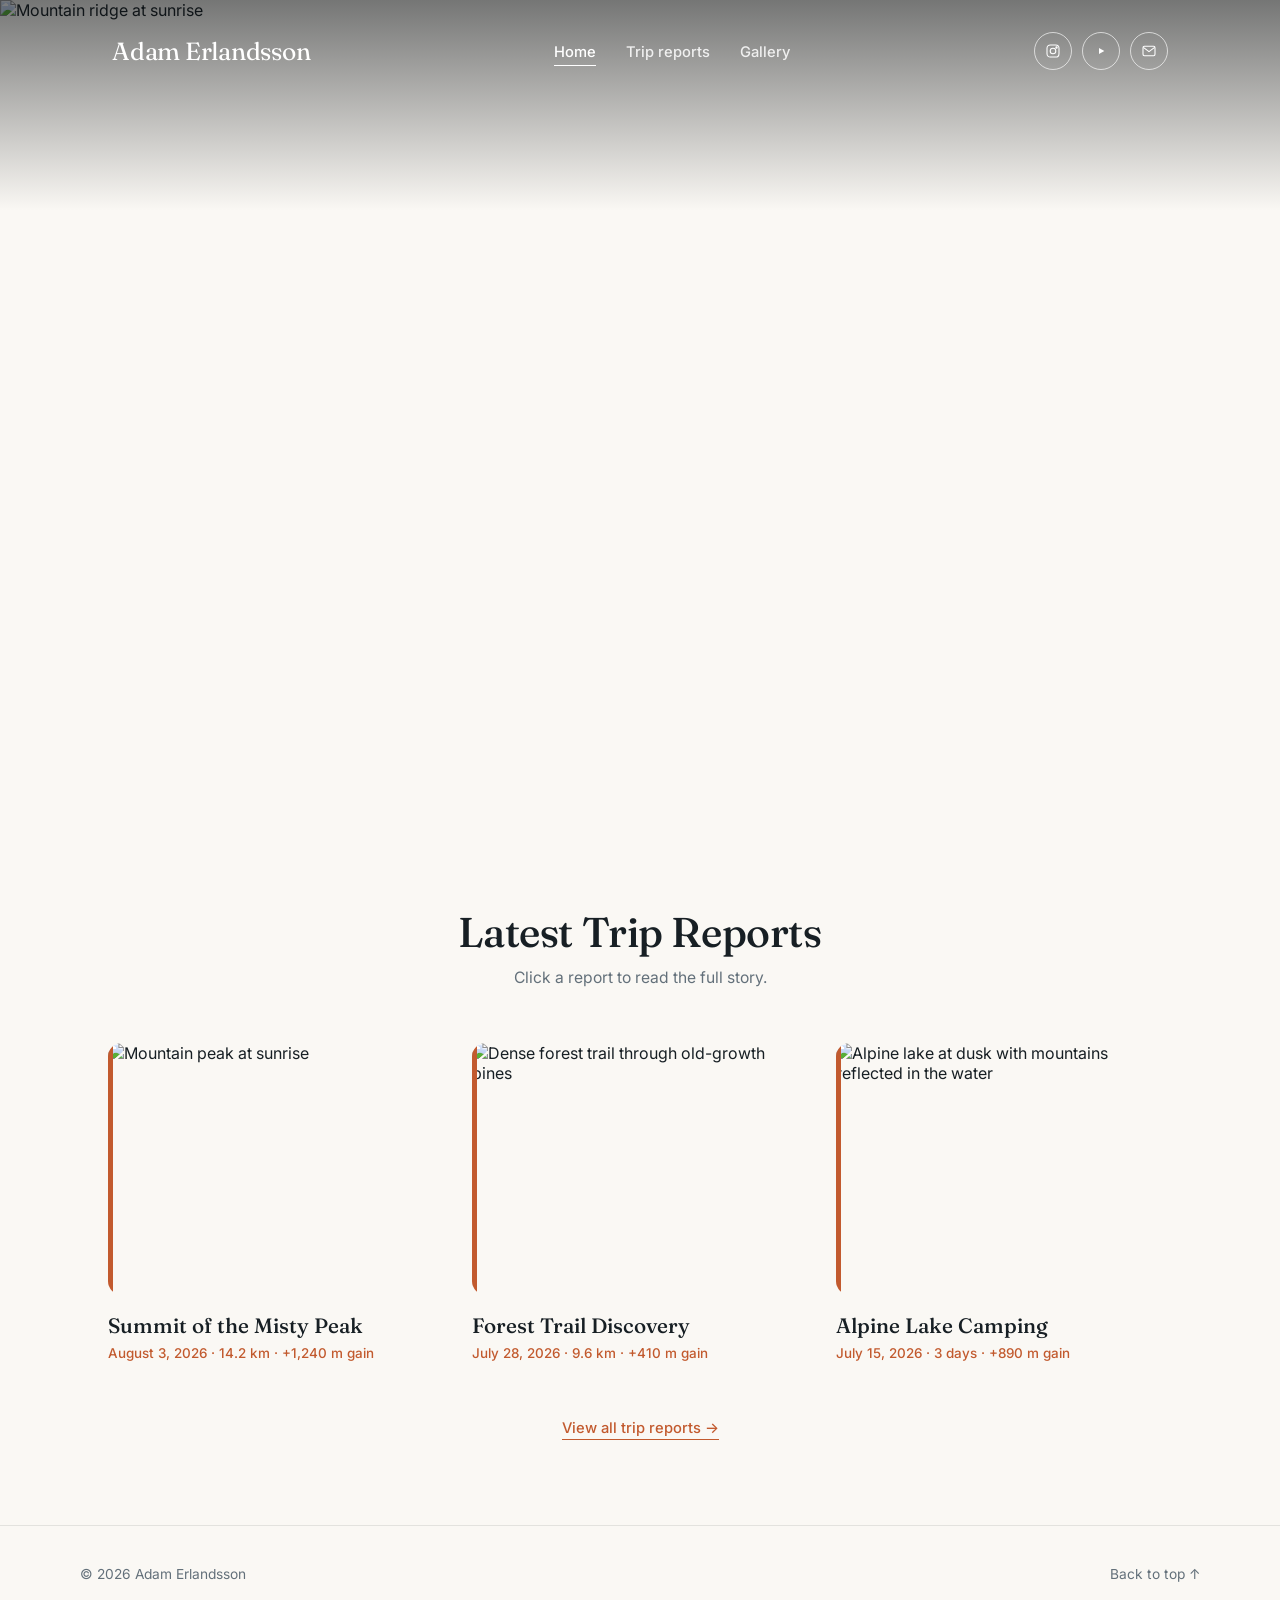
==== commit 9543f319: "Redesign nav as transparent overlay on hero photos, serif wordmark, social icons, rounded accent-str" ====
--- a/index.html
+++ b/index.html
@@ -7,389 +7,80 @@
 <meta name="description" content="A running log of summits, trails, and the sky above them.">
 <link rel="preconnect" href="https://fonts.googleapis.com">
 <link rel="preconnect" href="https://fonts.gstatic.com" crossorigin>
-<link href="https://fonts.googleapis.com/css2?family=Big+Shoulders+Display:wght@600;800&family=Inter:wght@400;500;600&display=swap" rel="stylesheet">
-<style>
-    /* ---------- Tokens ---------- */
-    :root{
-        --paper:     #faf8f4;   /* page background */
-        --ink:       #171f24;   /* headings / body */
-        --muted:     #63707a;   /* meta text, secondary */
-        --line:      rgba(23,31,36,0.10);
-        --accent:    #c25a2e;   /* single accent — links, hover, active state */
-        --maxw:      1120px;    /* image width */
-        --textw:     640px;     /* reading width */
-    }
-
-    *{ margin:0; padding:0; box-sizing:border-box; }
-
-    html{ scroll-behavior:smooth; }
-
-    body{
-        font-family:'Inter',-apple-system,BlinkMacSystemFont,sans-serif;
-        background:var(--paper);
-        color:var(--ink);
-        -webkit-font-smoothing:antialiased;
-    }
-
-    img{ max-width:100%; display:block; }
-
-    section{ scroll-margin-top:84px; }
-
-    .display{
-        font-family:'Big Shoulders Display',sans-serif;
-        font-weight:800;
-        text-transform:uppercase;
-        letter-spacing:-0.01em;
-    }
-
-    a{ color:inherit; }
-
-    /* ---------- Nav ---------- */
-    .nav{
-        position:sticky;
-        top:0;
-        z-index:20;
-        background:rgba(250,248,244,0.92);
-        backdrop-filter:blur(8px);
-        -webkit-backdrop-filter:blur(8px);
-        border-bottom:1px solid var(--line);
-    }
-    .nav-inner{
-        max-width:var(--maxw);
-        margin:0 auto;
-        padding:20px 28px;
-        display:flex;
-        align-items:center;
-        justify-content:space-between;
-        gap:20px;
-        flex-wrap:wrap;
-    }
-    .nav-name{
-        font-weight:600;
-        font-size:0.98rem;
-        letter-spacing:-0.01em;
-        text-decoration:none;
-    }
-    .nav-links{
-        list-style:none;
-        display:flex;
-        gap:32px;
-    }
-    .nav-links a{
-        text-decoration:none;
-        font-size:0.86rem;
-        font-weight:500;
-        color:var(--muted);
-        padding-bottom:3px;
-        border-bottom:1px solid transparent;
-        transition:color .2s ease, border-color .2s ease;
-    }
-    .nav-links a:hover{ color:var(--ink); border-color:var(--accent); }
-
-    @media (max-width:480px){
-        .nav-inner{ justify-content:center; text-align:center; }
-        .nav-links{ gap:20px; }
-    }
-
-    /* ---------- Hero ---------- */
-    .hero{
-        position:relative;
-        height:min(86vh, 780px);
-        min-height:440px;
-        overflow:hidden;
-    }
-    .hero img{
-        width:100%;
-        height:100%;
-        object-fit:cover;
-    }
-    .hero::after{
-        content:"";
-        position:absolute;
-        inset:0;
-        background:linear-gradient(to top, rgba(10,14,17,0.72) 0%, rgba(10,14,17,0.15) 45%, rgba(10,14,17,0) 65%);
-    }
-    .hero-text{
-        position:absolute;
-        left:0; right:0; bottom:0;
-        max-width:var(--maxw);
-        margin:0 auto;
-        padding:0 28px 56px;
-        color:#fff;
-    }
-    .hero-text .eyebrow{
-        display:block;
-        font-size:0.8rem;
-        letter-spacing:0.08em;
-        text-transform:uppercase;
-        color:rgba(255,255,255,0.75);
-        margin-bottom:14px;
-    }
-    .hero-text h1{
-        font-size:clamp(2.4rem, 6.4vw, 4.6rem);
-        line-height:0.98;
-        margin-bottom:14px;
-    }
-    .hero-text p{
-        max-width:480px;
-        font-size:1.02rem;
-        line-height:1.6;
-        color:rgba(255,255,255,0.85);
-    }
-
-    /* quiet signature — thin elevation line, not the star of the show */
-    .divider{
-        display:flex;
-        justify-content:center;
-        padding:40px 0 8px;
-        opacity:0.55;
-    }
-    .divider svg{ width:130px; height:18px; }
-    .divider path{ fill:none; stroke:var(--muted); stroke-width:1.4; stroke-linejoin:round; }
-
-    /* ---------- Section headers ---------- */
-    .section-head{
-        max-width:var(--maxw);
-        margin:0 auto;
-        padding:0 28px;
-        text-align:center;
-        margin-bottom:56px;
-    }
-    .section-head h2{
-        font-size:clamp(1.9rem, 4vw, 2.6rem);
-        margin-bottom:10px;
-    }
-    .section-head p{ color:var(--muted); font-size:0.98rem; }
-
-    /* ---------- Trip reports ---------- */
-    .reports{ padding:96px 0 40px; }
-
-    .report{
-        max-width:var(--maxw);
-        margin:0 auto;
-        padding:0 28px;
-    }
-    .report + .report{ margin-top:104px; }
-
-    .report-photo{
-        overflow:hidden;
-        border-radius:2px;
-        margin-bottom:32px;
-    }
-    .report-photo img{
-        width:100%;
-        aspect-ratio:16/10;
-        object-fit:cover;
-        transition:transform .6s cubic-bezier(.2,.7,.2,1);
-    }
-    .report-photo:hover img{ transform:scale(1.035); }
-
-    .report-text{
-        max-width:var(--textw);
-        margin:0 auto;
-    }
-    .report-text h3{
-        font-size:clamp(1.5rem, 2.6vw, 1.9rem);
-        margin-bottom:10px;
-    }
-    .report-meta{
-        color:var(--accent);
-        font-size:0.86rem;
-        font-weight:500;
-        margin-bottom:20px;
-    }
-    .report-text p{
-        line-height:1.75;
-        color:#3a444b;
-        font-size:1.02rem;
-        margin-bottom:16px;
-    }
-    .report-text p:last-child{ margin-bottom:0; }
-
-    /* ---------- Gallery ---------- */
-    .gallery-section{ padding:96px 0; }
-    .gallery{
-        max-width:var(--maxw);
-        margin:0 auto;
-        padding:0 28px;
-        display:grid;
-        grid-template-columns:repeat(2, 1fr);
-        gap:20px;
-    }
-    .gallery a{
-        display:block;
-        overflow:hidden;
-        border-radius:2px;
-    }
-    .gallery img{
-        width:100%;
-        aspect-ratio:4/5;
-        object-fit:cover;
-        transition:transform .6s cubic-bezier(.2,.7,.2,1);
-    }
-    .gallery a:hover img{ transform:scale(1.045); }
-    .gallery a:first-child{ grid-column:1 / -1; }
-    .gallery a:first-child img{ aspect-ratio:16/9; }
-
-    @media (max-width:680px){
-        .gallery{ grid-template-columns:1fr; }
-        .gallery a:first-child img{ aspect-ratio:4/5; }
-    }
-
-    /* ---------- Footer ---------- */
-    footer{
-        border-top:1px solid var(--line);
-        padding:40px 28px 56px;
-    }
-    .foot-inner{
-        max-width:var(--maxw);
-        margin:0 auto;
-        display:flex;
-        justify-content:space-between;
-        align-items:center;
-        gap:16px;
-        flex-wrap:wrap;
-        color:var(--muted);
-        font-size:0.86rem;
-    }
-    footer a{
-        text-decoration:none;
-        color:var(--muted);
-        transition:color .2s ease;
-    }
-    footer a:hover{ color:var(--accent); }
-</style>
+<link href="https://fonts.googleapis.com/css2?family=Fraunces:wght@400;500;600&family=Inter:wght@400;500;600&display=swap" rel="stylesheet">
+<link rel="stylesheet" href="style.css">
 </head>
 <body>
 
 <!-- ============================================================
-     NAV — edit your name and the section labels here if needed.
-     Links point at the section ids below (#trip-reports, #gallery).
+     NAV — appears on every page, overlaid transparently on top of
+     that page's hero photo. Edit your name / links / social hrefs
+     here, and copy this block (adjusting hrefs) onto any new page.
      ============================================================ -->
-<nav class="nav">
+<nav class="nav" id="top">
     <div class="nav-inner">
-        <a class="nav-name" href="#top">Adam Erlandsson</a>
+        <a class="nav-name" href="index.html">Adam Erlandsson</a>
         <ul class="nav-links">
-            <li><a href="#top">Home</a></li>
-            <li><a href="#trip-reports">Trip reports</a></li>
-            <li><a href="#gallery">Gallery</a></li>
+            <li><a href="index.html" class="is-active">Home</a></li>
+            <li><a href="trip-reports.html">Trip reports</a></li>
+            <li><a href="gallery.html">Gallery</a></li>
         </ul>
+        <div class="nav-social">
+            <!-- swap these hrefs for your real profiles -->
+            <a href="#" aria-label="Instagram"><svg viewBox="0 0 24 24" fill="none" stroke="currentColor" stroke-width="1.6"><rect x="3" y="3" width="18" height="18" rx="5"/><circle cx="12" cy="12" r="4.2"/><circle cx="17.3" cy="6.7" r="1"/></svg></a>
+            <a href="#" aria-label="YouTube"><svg viewBox="0 0 24 24" fill="currentColor"><path d="M9 7.5v9l8-4.5-8-4.5z"/></svg></a>
+            <a href="mailto:you@example.com" aria-label="Email"><svg viewBox="0 0 24 24" fill="none" stroke="currentColor" stroke-width="1.6"><rect x="3" y="5" width="18" height="14" rx="2"/><path d="M3.5 6.5l8.5 6.5 8.5-6.5"/></svg></a>
+        </div>
     </div>
 </nav>
 
 <!-- ============================================================
-     HERO — swap the image src and edit the two lines of text.
+     HERO — pure photo, no text overlay (the nav above carries the
+     branding). Just swap the image src for your own shot.
      ============================================================ -->
-<header class="hero" id="top">
+<header class="hero">
     <img src="https://picsum.photos/1800/1400?random=10" alt="Mountain ridge at sunrise">
-    <div class="hero-text">
-        <span class="eyebrow">A personal expedition journal</span>
-        <h1 class="display">My Mountain Adventures</h1>
-        <p>A running log of summits, trails, and the sky above them — logged one climb at a time.</p>
-    </div>
 </header>
 
-<div class="divider" aria-hidden="true">
-    <svg viewBox="0 0 130 18"><path d="M0,14 L22,7 L37,13 L54,3 L72,11 L91,5 L108,14 L130,8"/></svg>
-</div>
-
 <!-- ============================================================
-     TRIP REPORTS — to log a new adventure, duplicate one
-     <article class="report"> block and fill in:
-       - the photo src + alt
-       - the title (h3)
-       - the meta line (date · distance · elevation gain)
-       - the story paragraph(s)
+     LATEST TRIP REPORTS — a teaser of recent posts. To add a new
+     trip: 1) create reports/your-slug.html (copy an existing report
+     page), 2) add a matching card here AND in trip-reports.html.
      ============================================================ -->
-<section class="reports" id="trip-reports">
+<section class="page-section" id="trip-reports">
     <div class="section-head">
-        <h2 class="display">Trip Reports</h2>
-        <p>Three trips, logged chronologically.</p>
+        <h2 class="display">Latest Trip Reports</h2>
+        <p>Click a report to read the full story.</p>
     </div>
 
-    <article class="report">
-        <div class="report-photo">
-            <img src="https://picsum.photos/1400/875?random=1" alt="Mountain peak at sunrise" loading="lazy">
-        </div>
-        <div class="report-text">
+    <div class="report-grid">
+        <a class="report-card" href="reports/misty-peak.html">
+            <div class="card-photo">
+                <img src="https://picsum.photos/700/525?random=1" alt="Mountain peak at sunrise" loading="lazy">
+            </div>
             <h3>Summit of the Misty Peak</h3>
-            <p class="report-meta">August 3, 2026 · 14.2 km · +1,240 m gain</p>
-            <p>
-                Today was unforgettable. We woke up at 4&nbsp;AM and started the climb while the stars were
-                still out. The last 500&nbsp;metres were the hardest — thin air, steep switchbacks, legs
-                burning — but when we reached the summit just as the sun broke the horizon, all of it
-                melted away. Endless ridgelines in every direction, and the valley below completely
-                shrouded in mist.
-            </p>
-            <p>We stayed an hour at the top, ate cold energy bars, and said almost nothing. Worth every step.</p>
-        </div>
-    </article>
+            <p class="card-meta">August 3, 2026 · 14.2 km · +1,240 m gain</p>
+        </a>
 
-    <article class="report">
-        <div class="report-photo">
-            <img src="https://picsum.photos/1400/875?random=2" alt="Dense forest trail through old-growth pines" loading="lazy">
-        </div>
-        <div class="report-text">
+        <a class="report-card" href="reports/forest-trail.html">
+            <div class="card-photo">
+                <img src="https://picsum.photos/700/525?random=2" alt="Dense forest trail through old-growth pines" loading="lazy">
+            </div>
             <h3>Forest Trail Discovery</h3>
-            <p class="report-meta">July 28, 2026 · 9.6 km · +410 m gain</p>
-            <p>
-                Found a hidden trail today while poking around the backcountry near Eagle Lake — old-growth
-                pines, and clearings that suddenly open onto the water. A family of deer was grazing at the
-                shoreline; somewhere off in the trees, an eagle kept calling.
-            </p>
-            <p>
-                Barely any foot traffic — fallen logs across the path, no signage at all — but absolutely
-                worth the extra scrambling. Coming back here next month with better boots.
-            </p>
-        </div>
-    </article>
+            <p class="card-meta">July 28, 2026 · 9.6 km · +410 m gain</p>
+        </a>
 
-    <article class="report">
-        <div class="report-photo">
-            <img src="https://picsum.photos/1400/875?random=3" alt="Alpine lake at dusk with mountains reflected in the water" loading="lazy">
-        </div>
-        <div class="report-text">
+        <a class="report-card" href="reports/alpine-lake.html">
+            <div class="card-photo">
+                <img src="https://picsum.photos/700/525?random=3" alt="Alpine lake at dusk with mountains reflected in the water" loading="lazy">
+            </div>
             <h3>Alpine Lake Camping</h3>
-            <p class="report-meta">July 15, 2026 · 3 days · +890 m gain</p>
-            <p>
-                Three days out to the alpine lake was exactly what I needed. The water is impossibly clear —
-                you can see straight to the bottom, even in the deepest parts. We camped on a ridge above
-                it and watched the light change for hours as the sun dropped behind the western peaks.
-            </p>
-            <p>
-                Sunrise the next morning was even better — mist rising off the water, gold light on the
-                granite. This is exactly why I keep coming back to the mountains.
-            </p>
-        </div>
-    </article>
-</section>
+            <p class="card-meta">July 15, 2026 · 3 days · +890 m gain</p>
+        </a>
+    </div>
 
-<!-- ============================================================
-     GALLERY — a grid for standalone shots that don't need a full
-     trip report. Add more <a><img></a> pairs to grow the grid;
-     the first image in the grid automatically spans full width.
-     ============================================================ -->
-<section class="gallery-section" id="gallery">
-    <div class="section-head">
-        <h2 class="display">Gallery</h2>
-        <p>Moments that didn't need a whole story.</p>
-    </div>
-    <div class="gallery">
-        <a href="https://picsum.photos/1800/1000?random=20" target="_blank" rel="noopener">
-            <img src="https://picsum.photos/1800/1000?random=20" alt="Wide mountain valley view" loading="lazy">
-        </a>
-        <a href="https://picsum.photos/900/1125?random=21" target="_blank" rel="noopener">
-            <img src="https://picsum.photos/900/1125?random=21" alt="Trail winding through rocks" loading="lazy">
-        </a>
-        <a href="https://picsum.photos/900/1125?random=22" target="_blank" rel="noopener">
-            <img src="https://picsum.photos/900/1125?random=22" alt="Campsite at dusk" loading="lazy">
-        </a>
-        <a href="https://picsum.photos/900/1125?random=23" target="_blank" rel="noopener">
-            <img src="https://picsum.photos/900/1125?random=23" alt="Close-up of alpine wildflowers" loading="lazy">
-        </a>
-        <a href="https://picsum.photos/900/1125?random=24" target="_blank" rel="noopener">
-            <img src="https://picsum.photos/900/1125?random=24" alt="Snow-capped summit against blue sky" loading="lazy">
-        </a>
+    <div class="section-cta">
+        <a href="trip-reports.html">View all trip reports →</a>
     </div>
 </section>
 
--- a/style.css
+++ b/style.css
@@ -0,0 +1,316 @@
+/* ---------- Tokens ---------- */
+:root{
+    --paper:     #faf8f4;   /* page background */
+    --ink:       #171f24;   /* headings / body */
+    --muted:     #63707a;   /* meta text, secondary */
+    --line:      rgba(23,31,36,0.10);
+    --accent:    #c25a2e;   /* single accent — links, hover, active state */
+    --maxw:      1120px;    /* image width */
+    --textw:     640px;     /* reading width */
+}
+
+*{ margin:0; padding:0; box-sizing:border-box; }
+
+html{ scroll-behavior:smooth; }
+
+body{
+    font-family:'Inter',-apple-system,BlinkMacSystemFont,sans-serif;
+    background:var(--paper);
+    color:var(--ink);
+    -webkit-font-smoothing:antialiased;
+}
+
+img{ max-width:100%; display:block; }
+
+section{ scroll-margin-top:84px; }
+
+.display{
+    font-family:'Fraunces',serif;
+    font-weight:500;
+    letter-spacing:-0.01em;
+}
+
+a{ color:inherit; }
+
+/* ---------- Nav — transparent overlay on the hero photo ---------- */
+.nav{
+    position:absolute;
+    top:0; left:0; right:0;
+    z-index:20;
+}
+.nav-inner{
+    max-width:var(--maxw);
+    margin:0 auto;
+    padding:32px 32px 0;
+    display:flex;
+    align-items:center;
+    justify-content:space-between;
+    gap:24px;
+    flex-wrap:wrap;
+}
+.nav-name{
+    font-family:'Fraunces',serif;
+    font-weight:400;
+    font-size:1.55rem;
+    color:#fff;
+    text-decoration:none;
+    letter-spacing:-0.01em;
+}
+.nav-links{
+    list-style:none;
+    display:flex;
+    gap:30px;
+}
+.nav-links a{
+    text-decoration:none;
+    font-size:0.92rem;
+    font-weight:500;
+    color:rgba(255,255,255,0.85);
+    padding-bottom:4px;
+    border-bottom:1px solid transparent;
+    transition:color .2s ease, border-color .2s ease;
+}
+.nav-links a:hover,
+.nav-links a.is-active{ color:#fff; border-color:#fff; }
+
+.nav-social{ display:flex; gap:10px; }
+.nav-social a{
+    width:38px; height:38px;
+    border:1.5px solid rgba(255,255,255,0.65);
+    border-radius:50%;
+    display:flex; align-items:center; justify-content:center;
+    color:#fff;
+    transition:background .2s ease, color .2s ease, border-color .2s ease;
+}
+.nav-social a:hover{ background:#fff; border-color:#fff; color:var(--ink); }
+.nav-social svg{ width:16px; height:16px; }
+
+@media (max-width:760px){
+    .nav-inner{ justify-content:center; text-align:center; padding-top:24px; }
+    .nav-links{ gap:18px; order:3; flex-basis:100%; justify-content:center; }
+    .nav-social{ order:2; }
+}
+
+/* ---------- Hero ---------- */
+.hero{
+    position:relative;
+    height:min(90vh, 820px);
+    min-height:460px;
+    overflow:hidden;
+}
+.hero.hero--sub{
+    height:min(58vh, 520px);
+    min-height:340px;
+}
+.hero img{
+    width:100%;
+    height:100%;
+    object-fit:cover;
+}
+.hero::before{
+    /* top fade — keeps the overlaid nav legible over any photo */
+    content:"";
+    position:absolute;
+    inset:0;
+    z-index:1;
+    background:linear-gradient(to bottom, rgba(8,11,13,0.55) 0%, rgba(8,11,13,0) 26%);
+    pointer-events:none;
+}
+.hero.has-caption::after{
+    /* bottom fade — only added where a caption sits at the bottom */
+    content:"";
+    position:absolute;
+    inset:0;
+    z-index:1;
+    background:linear-gradient(to top, rgba(8,11,13,0.75) 0%, rgba(8,11,13,0.18) 45%, rgba(8,11,13,0) 65%);
+    pointer-events:none;
+}
+.hero-text{
+    position:absolute;
+    left:0; right:0; bottom:0;
+    z-index:2;
+    max-width:var(--maxw);
+    margin:0 auto;
+    padding:0 28px 56px;
+    color:#fff;
+}
+.hero-text .eyebrow{
+    display:block;
+    font-size:0.8rem;
+    letter-spacing:0.08em;
+    text-transform:uppercase;
+    color:rgba(255,255,255,0.75);
+    margin-bottom:14px;
+}
+.hero-text h1{
+    font-size:clamp(2.4rem, 6.4vw, 4.6rem);
+    font-weight:600;
+    line-height:1.02;
+    margin-bottom:14px;
+}
+.hero--sub .hero-text h1{ font-size:clamp(2rem, 5vw, 3.4rem); }
+.hero-text p{
+    max-width:480px;
+    font-size:1.02rem;
+    line-height:1.6;
+    color:rgba(255,255,255,0.85);
+}
+
+/* quiet signature — thin elevation line, not the star of the show */
+.divider{
+    display:flex;
+    justify-content:center;
+    padding:40px 0 8px;
+    opacity:0.55;
+}
+.divider svg{ width:130px; height:18px; }
+.divider path{ fill:none; stroke:var(--muted); stroke-width:1.4; stroke-linejoin:round; }
+
+/* ---------- Section headers ---------- */
+.section-head{
+    max-width:var(--maxw);
+    margin:0 auto;
+    padding:0 28px;
+    text-align:center;
+    margin-bottom:56px;
+}
+.section-head h2{
+    font-size:clamp(1.9rem, 4vw, 2.6rem);
+    margin-bottom:10px;
+}
+.section-head p{ color:var(--muted); font-size:0.98rem; }
+
+.page-section{ padding:96px 0 88px; }
+
+/* ---------- Report cards (home teaser + overview grid) ---------- */
+.report-grid{
+    max-width:var(--maxw);
+    margin:0 auto;
+    padding:0 28px;
+    display:grid;
+    grid-template-columns:repeat(auto-fit, minmax(260px, 1fr));
+    gap:44px 28px;
+}
+.report-card{
+    display:block;
+    text-decoration:none;
+    color:inherit;
+}
+.card-photo{
+    position:relative;
+    overflow:hidden;
+    border-radius:14px;
+    margin-bottom:18px;
+}
+.card-photo::before{
+    content:"";
+    position:absolute;
+    left:0; top:0; bottom:0;
+    width:5px;
+    background:var(--accent);
+    z-index:2;
+}
+.card-photo img{
+    width:100%;
+    aspect-ratio:4/3;
+    object-fit:cover;
+    transition:transform .5s cubic-bezier(.2,.7,.2,1);
+}
+.report-card:hover .card-photo img{ transform:scale(1.045); }
+.report-card h3{ font-family:'Fraunces',serif; font-weight:500; font-size:1.3rem; margin-bottom:6px; line-height:1.25; }
+.card-meta{ color:var(--accent); font-size:0.84rem; font-weight:500; }
+
+.section-cta{ text-align:center; margin-top:56px; }
+.section-cta a{
+    text-decoration:none;
+    font-weight:500;
+    font-size:0.92rem;
+    color:var(--accent);
+    border-bottom:1px solid var(--accent);
+    padding-bottom:2px;
+}
+
+/* ---------- Individual report page ---------- */
+.report-detail{
+    max-width:var(--textw);
+    margin:0 auto;
+    padding:72px 28px 0;
+}
+.report-detail p{
+    line-height:1.75;
+    color:#3a444b;
+    font-size:1.05rem;
+    margin-bottom:18px;
+}
+.report-detail p:last-child{ margin-bottom:0; }
+
+.report-nav{
+    max-width:var(--textw);
+    margin:56px auto 0;
+    padding:28px 28px 88px;
+    border-top:1px solid var(--line);
+    display:flex;
+    justify-content:space-between;
+    gap:16px;
+    flex-wrap:wrap;
+}
+.report-nav a{
+    text-decoration:none;
+    font-size:0.9rem;
+    font-weight:500;
+    color:var(--muted);
+    transition:color .2s ease;
+}
+.report-nav a:hover{ color:var(--accent); }
+
+/* ---------- Gallery ---------- */
+.gallery{
+    max-width:var(--maxw);
+    margin:0 auto;
+    padding:0 28px;
+    display:grid;
+    grid-template-columns:repeat(2, 1fr);
+    gap:20px;
+}
+.gallery a{
+    display:block;
+    overflow:hidden;
+    border-radius:14px;
+}
+.gallery img{
+    width:100%;
+    aspect-ratio:4/5;
+    object-fit:cover;
+    transition:transform .6s cubic-bezier(.2,.7,.2,1);
+}
+.gallery a:hover img{ transform:scale(1.045); }
+.gallery a:first-child{ grid-column:1 / -1; }
+.gallery a:first-child img{ aspect-ratio:16/9; }
+
+@media (max-width:680px){
+    .gallery{ grid-template-columns:1fr; }
+    .gallery a:first-child img{ aspect-ratio:4/5; }
+}
+
+/* ---------- Footer ---------- */
+footer{
+    border-top:1px solid var(--line);
+    padding:40px 28px 56px;
+}
+.foot-inner{
+    max-width:var(--maxw);
+    margin:0 auto;
+    display:flex;
+    justify-content:space-between;
+    align-items:center;
+    gap:16px;
+    flex-wrap:wrap;
+    color:var(--muted);
+    font-size:0.86rem;
+}
+footer a{
+    text-decoration:none;
+    color:var(--muted);
+    transition:color .2s ease;
+}
+footer a:hover{ color:var(--accent); }
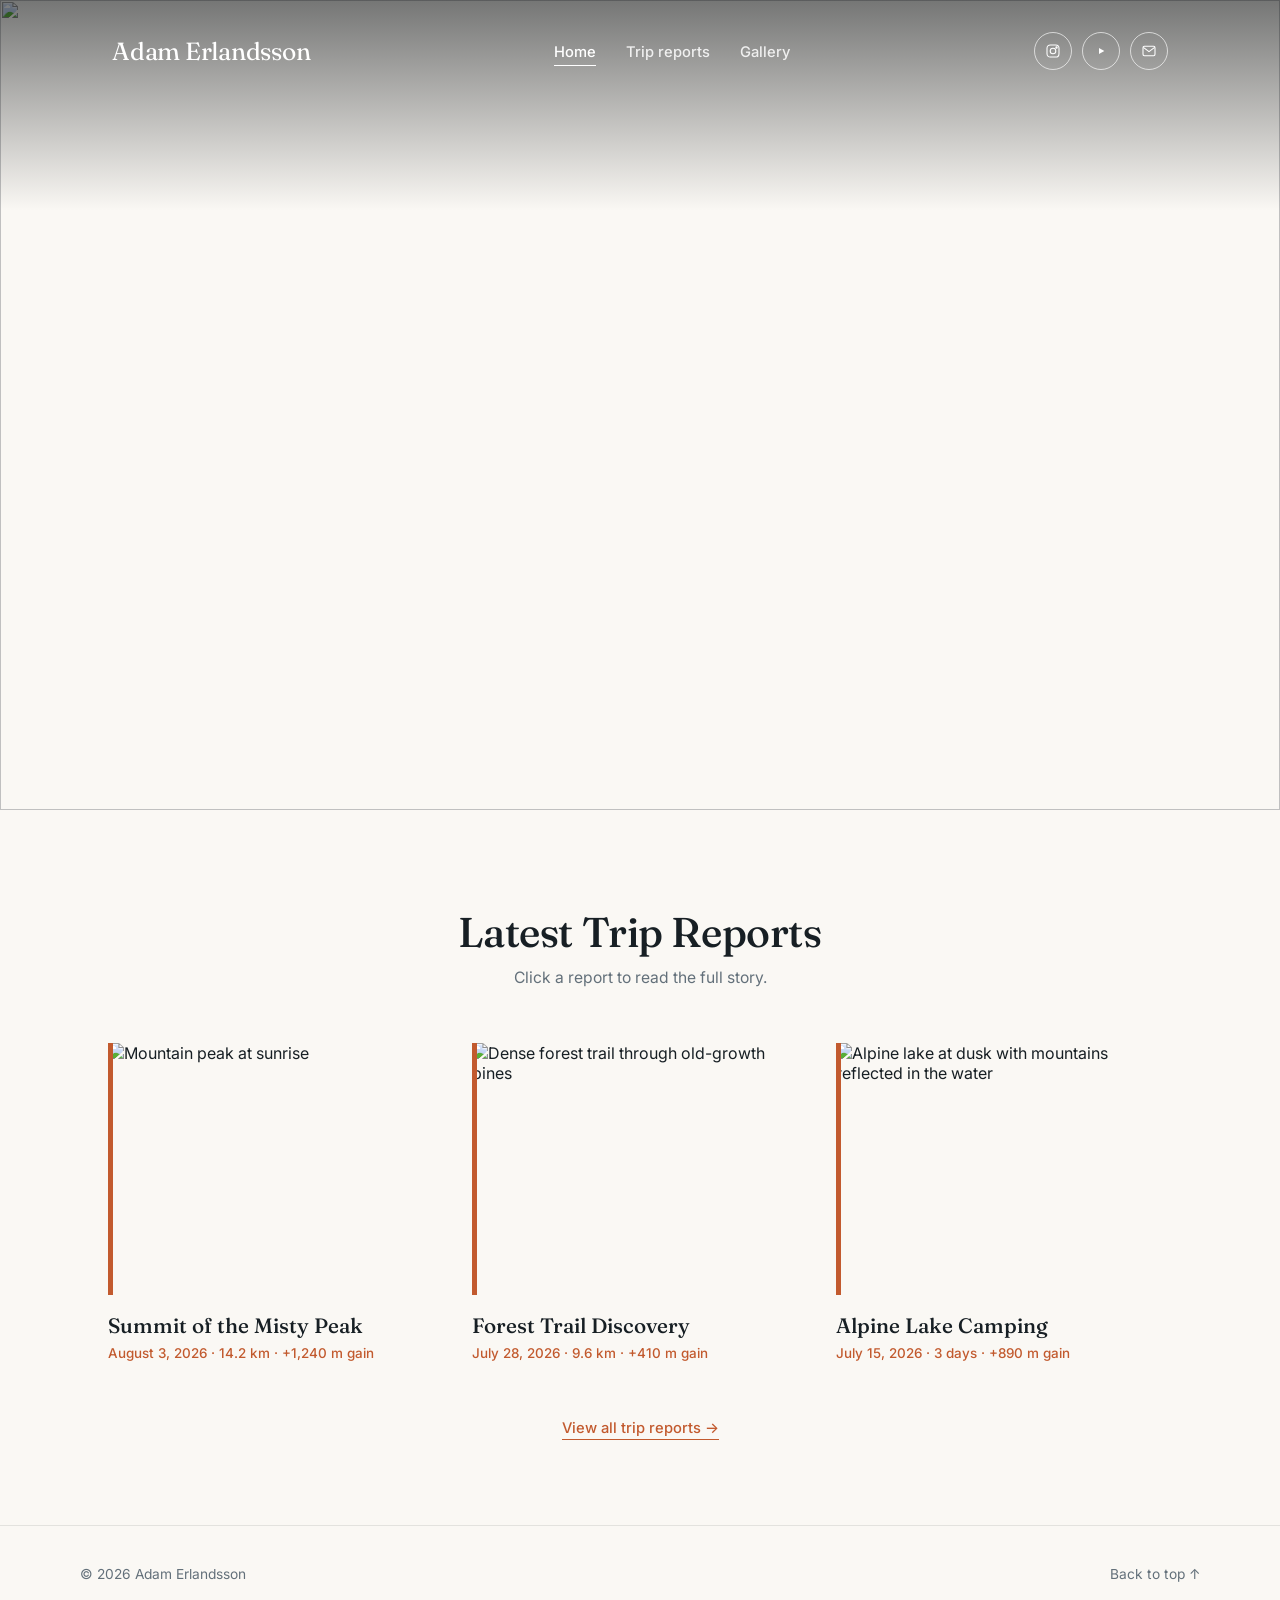
==== commit 7320a934: "Update index.html" ====
--- a/index.html
+++ b/index.html
@@ -39,7 +39,7 @@
      branding). Just swap the image src for your own shot.
      ============================================================ -->
 <header class="hero">
-    <img src="https://picsum.photos/1800/1400?random=10" alt="Mountain ridge at sunrise">
+    <img src="images/IMG_2366.jpeg">
 </header>
 
 <!-- ============================================================
--- a/style.css
+++ b/style.css
@@ -199,7 +199,6 @@
 .card-photo{
     position:relative;
     overflow:hidden;
-    border-radius:14px;
     margin-bottom:18px;
 }
 .card-photo::before{
@@ -275,7 +274,6 @@
 .gallery a{
     display:block;
     overflow:hidden;
-    border-radius:14px;
 }
 .gallery img{
     width:100%;
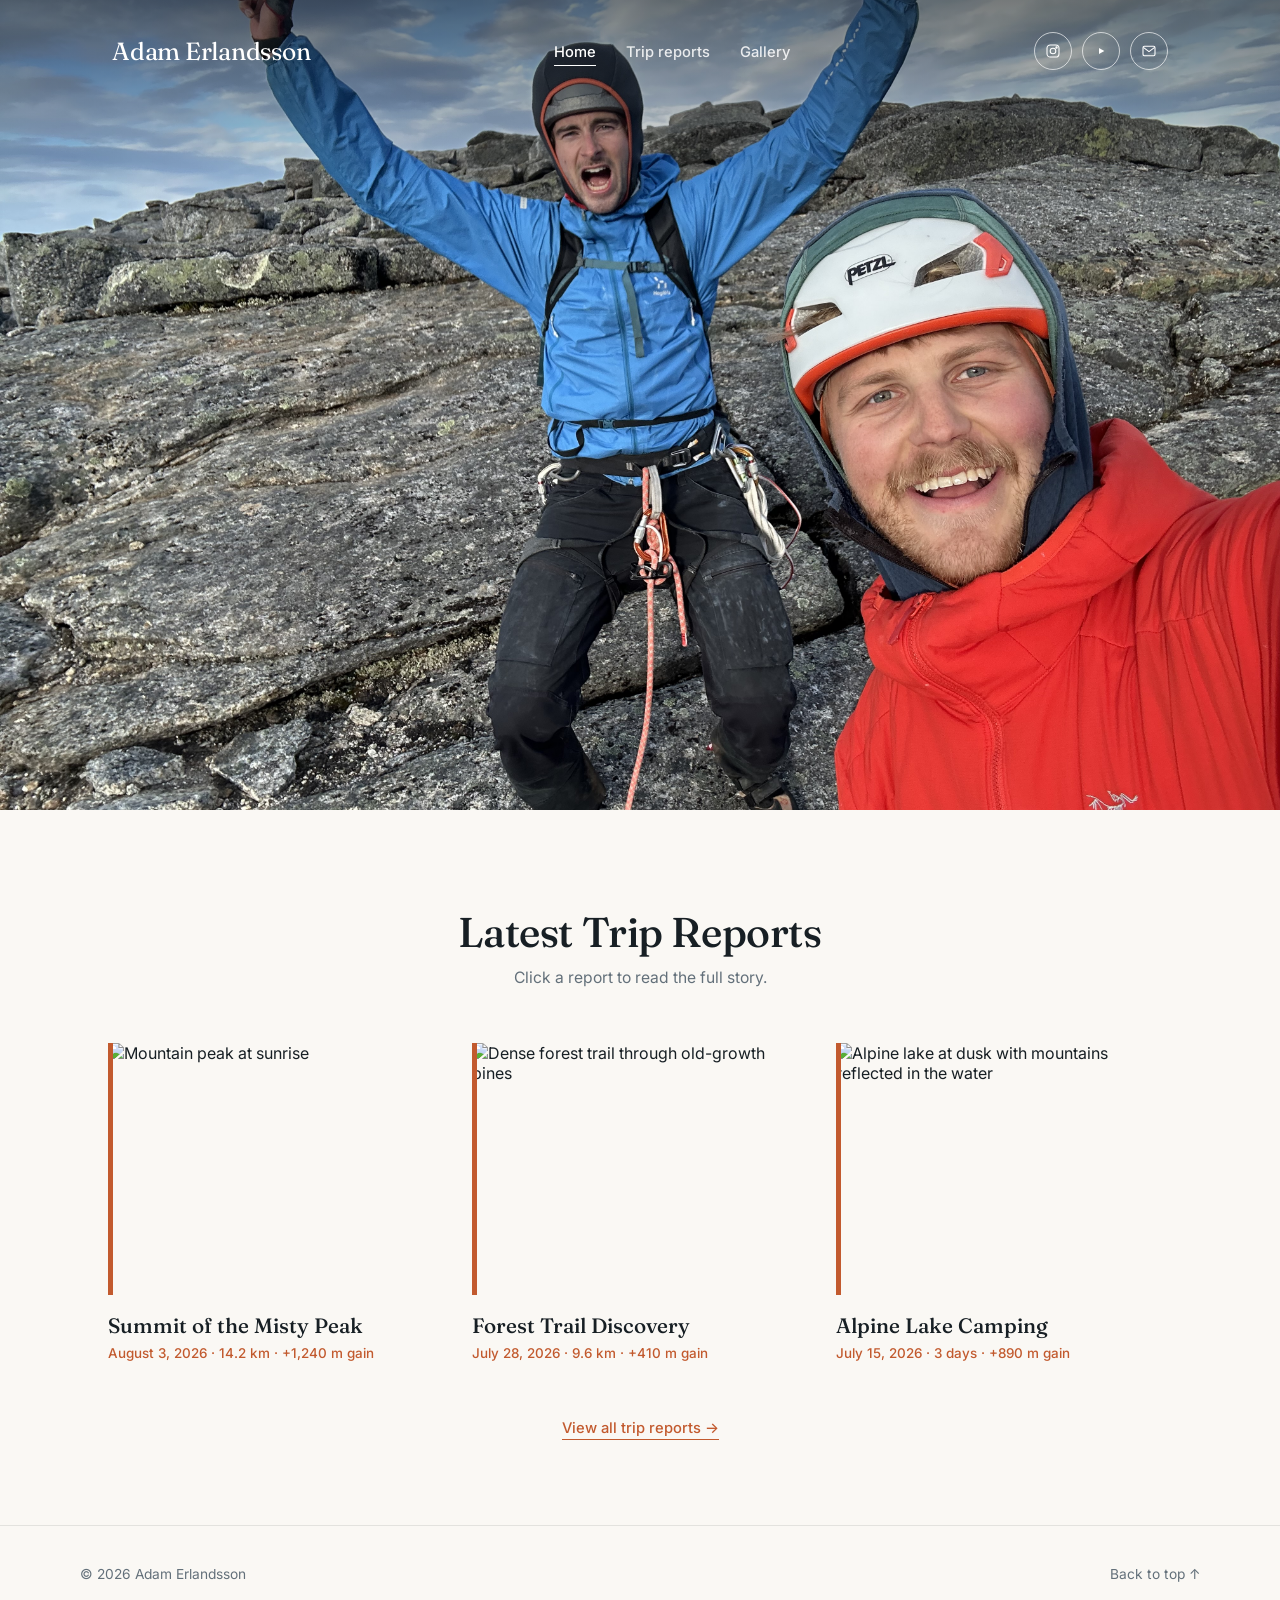
==== commit c9cdf3bf: "Update index.html" ====
--- a/index.html
+++ b/index.html
@@ -39,7 +39,7 @@
      branding). Just swap the image src for your own shot.
      ============================================================ -->
 <header class="hero">
-    <img src="images/IMG_2366.jpeg">
+    <img src="images/IMG_4543.jpeg">
 </header>
 
 <!-- ============================================================
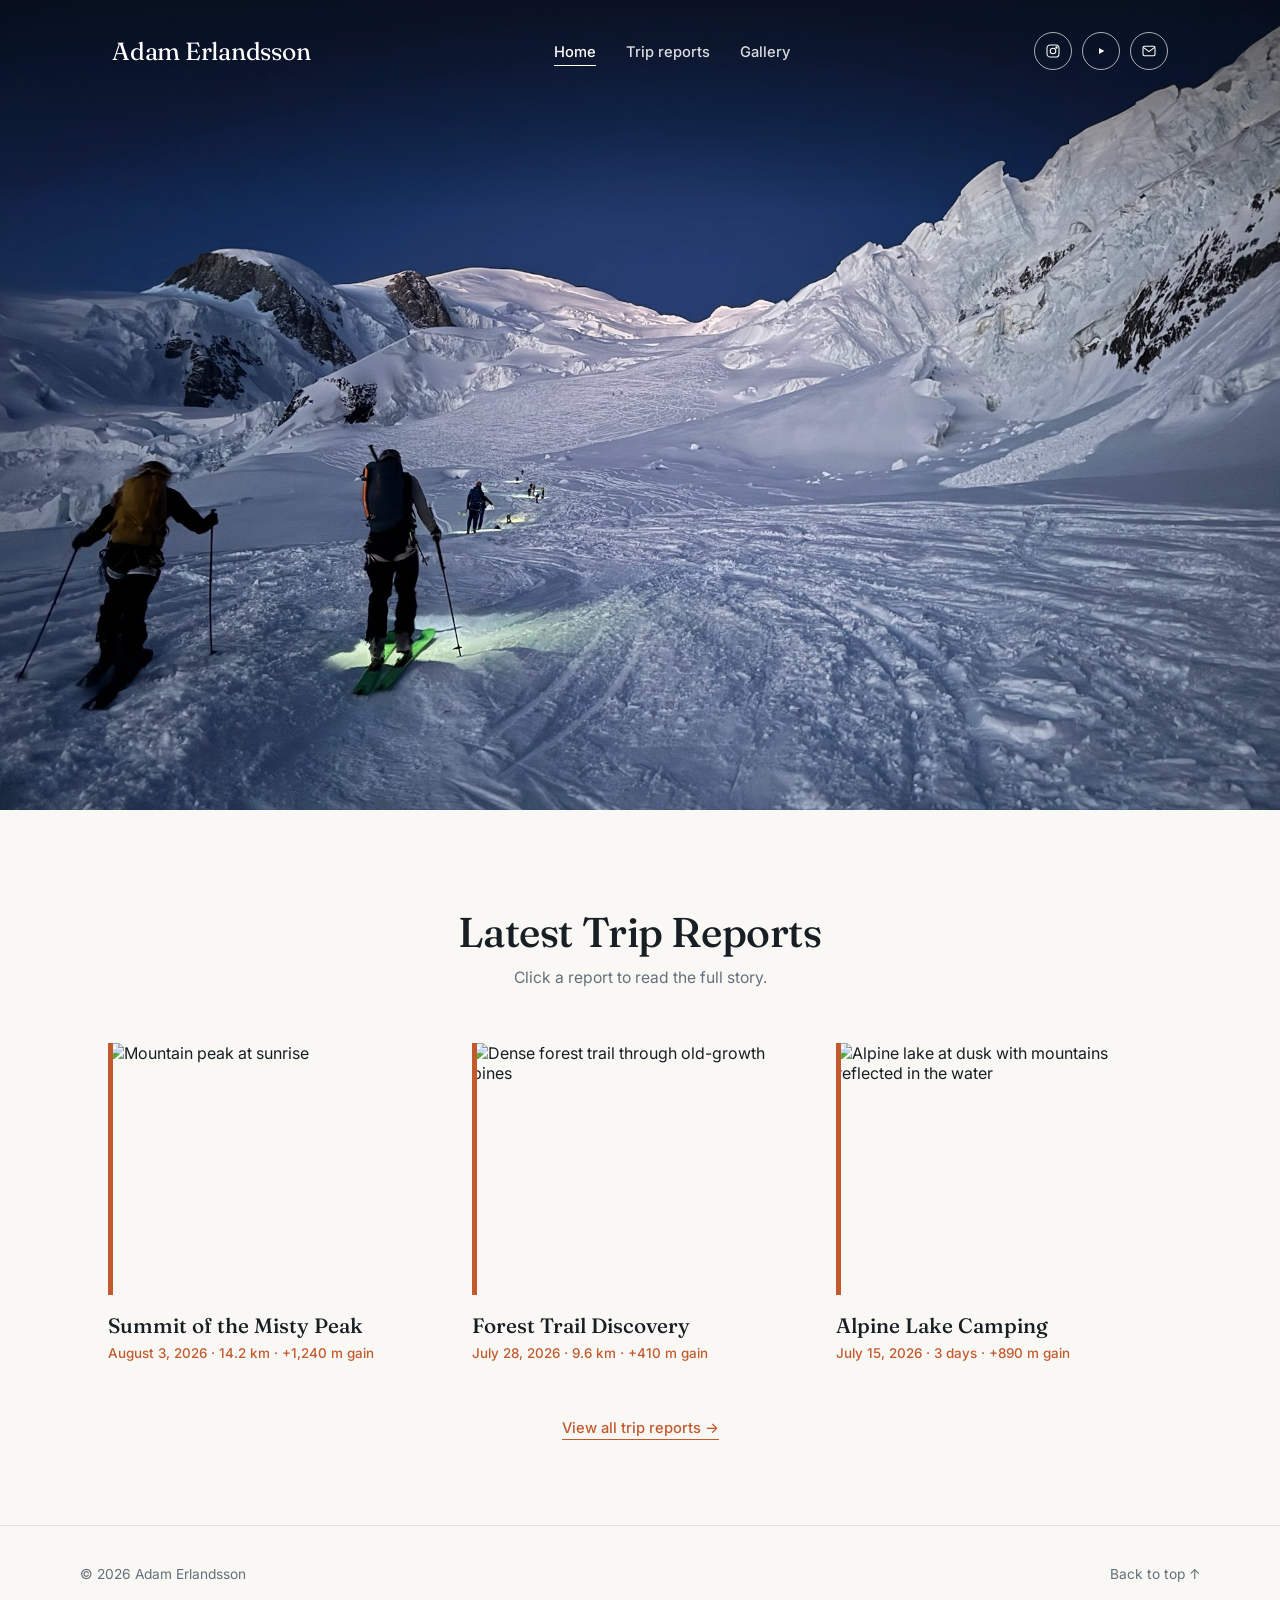
==== commit a905f9f4: "Update index.html" ====
--- a/index.html
+++ b/index.html
@@ -39,7 +39,7 @@
      branding). Just swap the image src for your own shot.
      ============================================================ -->
 <header class="hero">
-    <img src="images/IMG_4543.jpeg">
+    <img src="images/IMG_1625.jpeg">
 </header>
 
 <!-- ============================================================
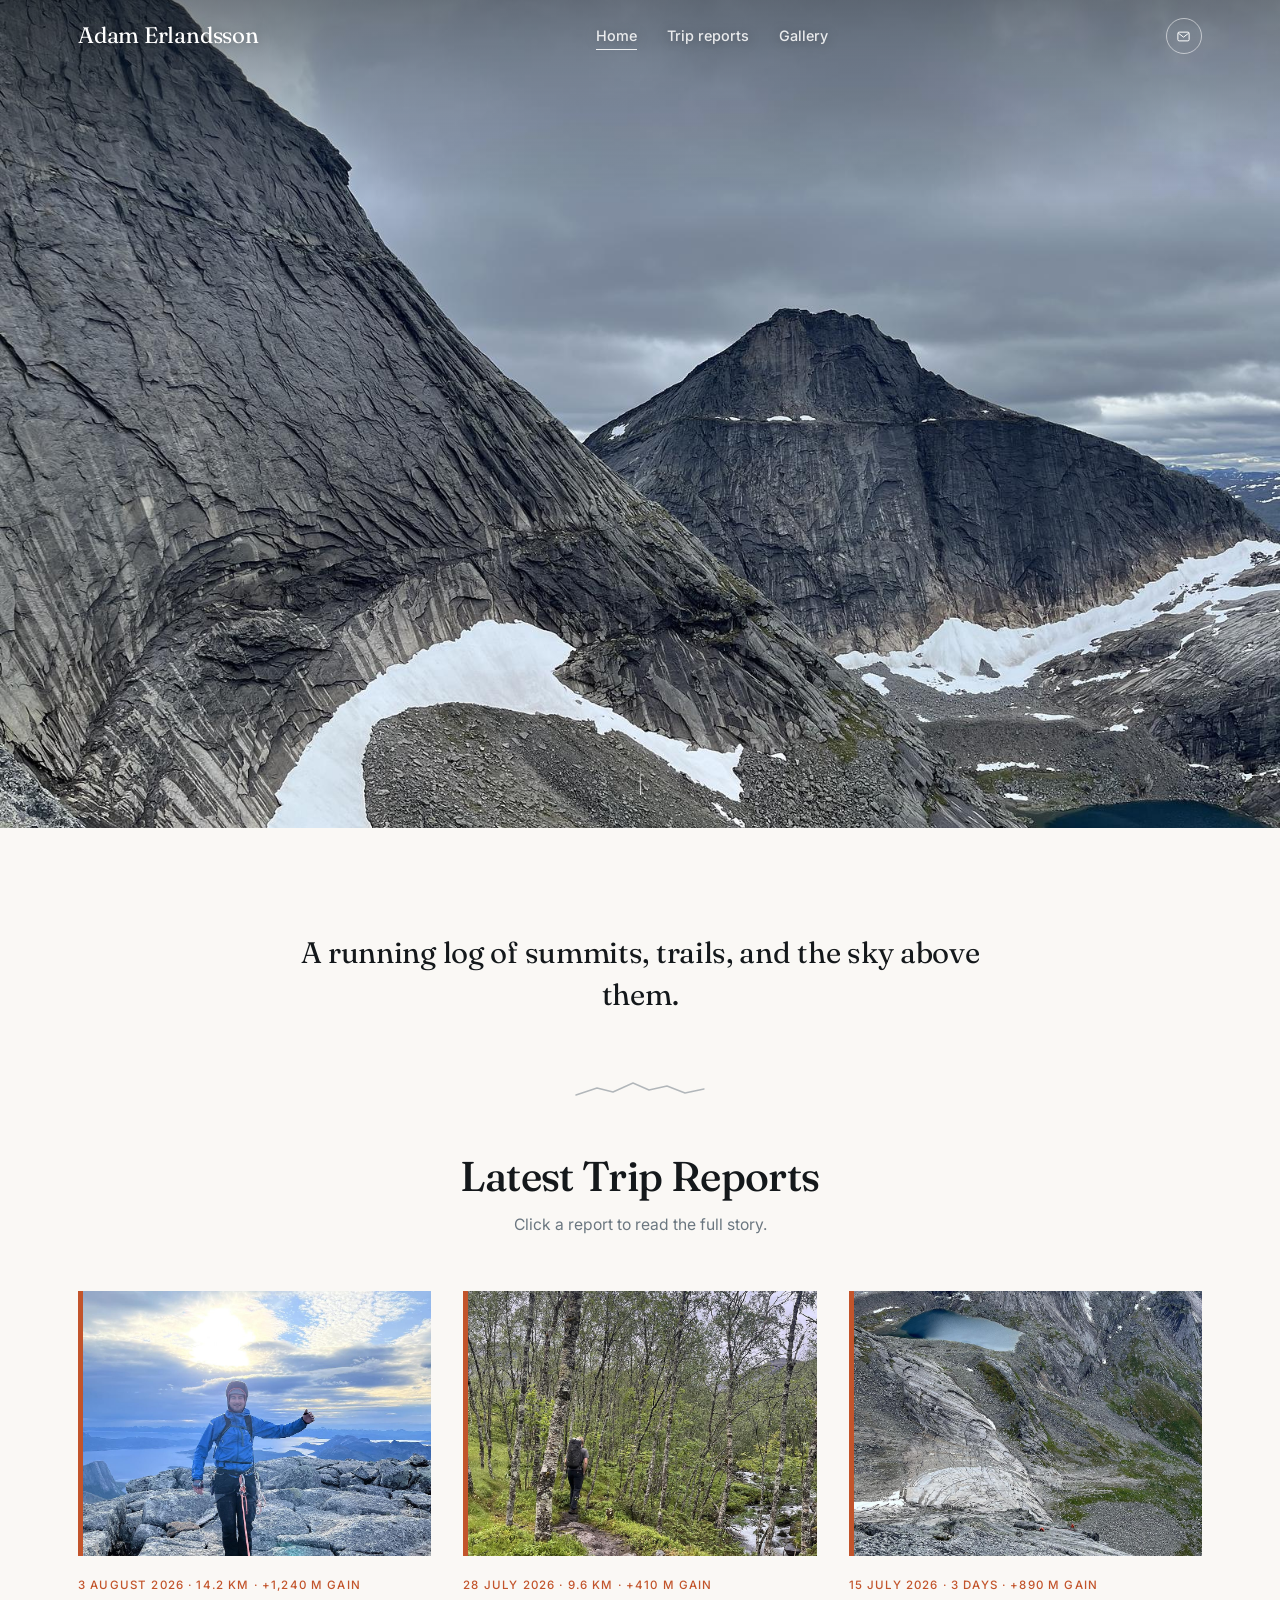
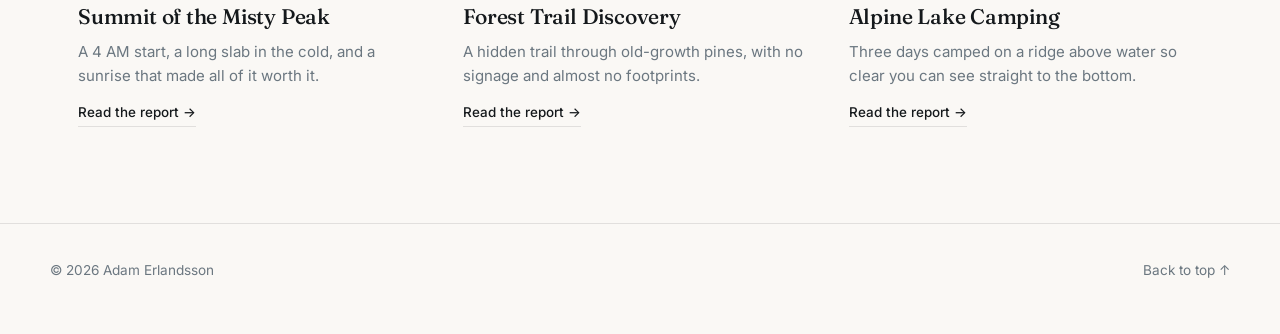
==== commit 64a09e50: "Rebuild site around a single editable content file All content now lives in content.js — site detail" ====
--- a/index.html
+++ b/index.html
@@ -2,94 +2,30 @@
 <html lang="en">
 <head>
 <meta charset="UTF-8">
-<meta name="viewport" content="width=device-width, initial-scale=1.0">
+<meta name="viewport" content="width=device-width, initial-scale=1">
 <title>Adam Erlandsson — Mountain Adventures</title>
 <meta name="description" content="A running log of summits, trails, and the sky above them.">
+
+<meta property="og:title" content="Adam Erlandsson — Mountain Adventures">
+<meta property="og:description" content="A running log of summits, trails, and the sky above them.">
+<meta property="og:image" content="images/wall-above-the-tarn.jpg">
+<meta property="og:type" content="website">
+<meta name="theme-color" content="#faf8f5">
+
+<link rel="icon" href="data:image/svg+xml,%3Csvg xmlns='http://www.w3.org/2000/svg' viewBox='0 0 32 32'%3E%3Crect width='32' height='32' rx='6' fill='%2314181b'/%3E%3Cpath d='M4 25 L12.5 9 L17 17.5 L20.5 11 L28 25 Z' fill='%23faf8f5'/%3E%3Cpath d='M12.5 9 L15.2 14 L9.8 14 Z' fill='%23c25a2e'/%3E%3C/svg%3E">
+
 <link rel="preconnect" href="https://fonts.googleapis.com">
 <link rel="preconnect" href="https://fonts.gstatic.com" crossorigin>
-<link href="https://fonts.googleapis.com/css2?family=Fraunces:wght@400;500;600&family=Inter:wght@400;500;600&display=swap" rel="stylesheet">
+<link href="https://fonts.googleapis.com/css2?family=Fraunces:opsz,wght@9..144,400;9..144,500;9..144,600&family=Inter:wght@400;500;600&display=swap" rel="stylesheet">
 <link rel="stylesheet" href="style.css">
 </head>
-<body>
+<body data-page="home">
 
-<!-- ============================================================
-     NAV — appears on every page, overlaid transparently on top of
-     that page's hero photo. Edit your name / links / social hrefs
-     here, and copy this block (adjusting hrefs) onto any new page.
-     ============================================================ -->
-<nav class="nav" id="top">
-    <div class="nav-inner">
-        <a class="nav-name" href="index.html">Adam Erlandsson</a>
-        <ul class="nav-links">
-            <li><a href="index.html" class="is-active">Home</a></li>
-            <li><a href="trip-reports.html">Trip reports</a></li>
-            <li><a href="gallery.html">Gallery</a></li>
-        </ul>
-        <div class="nav-social">
-            <!-- swap these hrefs for your real profiles -->
-            <a href="#" aria-label="Instagram"><svg viewBox="0 0 24 24" fill="none" stroke="currentColor" stroke-width="1.6"><rect x="3" y="3" width="18" height="18" rx="5"/><circle cx="12" cy="12" r="4.2"/><circle cx="17.3" cy="6.7" r="1"/></svg></a>
-            <a href="#" aria-label="YouTube"><svg viewBox="0 0 24 24" fill="currentColor"><path d="M9 7.5v9l8-4.5-8-4.5z"/></svg></a>
-            <a href="mailto:you@example.com" aria-label="Email"><svg viewBox="0 0 24 24" fill="none" stroke="currentColor" stroke-width="1.6"><rect x="3" y="5" width="18" height="14" rx="2"/><path d="M3.5 6.5l8.5 6.5 8.5-6.5"/></svg></a>
-        </div>
-    </div>
-</nav>
+<noscript>
+  <div class="noscript">This site needs JavaScript switched on to show the photos and reports.</div>
+</noscript>
 
-<!-- ============================================================
-     HERO — pure photo, no text overlay (the nav above carries the
-     branding). Just swap the image src for your own shot.
-     ============================================================ -->
-<header class="hero">
-    <img src="images/IMG_1625.jpeg">
-</header>
-
-<!-- ============================================================
-     LATEST TRIP REPORTS — a teaser of recent posts. To add a new
-     trip: 1) create reports/your-slug.html (copy an existing report
-     page), 2) add a matching card here AND in trip-reports.html.
-     ============================================================ -->
-<section class="page-section" id="trip-reports">
-    <div class="section-head">
-        <h2 class="display">Latest Trip Reports</h2>
-        <p>Click a report to read the full story.</p>
-    </div>
-
-    <div class="report-grid">
-        <a class="report-card" href="reports/misty-peak.html">
-            <div class="card-photo">
-                <img src="https://picsum.photos/700/525?random=1" alt="Mountain peak at sunrise" loading="lazy">
-            </div>
-            <h3>Summit of the Misty Peak</h3>
-            <p class="card-meta">August 3, 2026 · 14.2 km · +1,240 m gain</p>
-        </a>
-
-        <a class="report-card" href="reports/forest-trail.html">
-            <div class="card-photo">
-                <img src="https://picsum.photos/700/525?random=2" alt="Dense forest trail through old-growth pines" loading="lazy">
-            </div>
-            <h3>Forest Trail Discovery</h3>
-            <p class="card-meta">July 28, 2026 · 9.6 km · +410 m gain</p>
-        </a>
-
-        <a class="report-card" href="reports/alpine-lake.html">
-            <div class="card-photo">
-                <img src="https://picsum.photos/700/525?random=3" alt="Alpine lake at dusk with mountains reflected in the water" loading="lazy">
-            </div>
-            <h3>Alpine Lake Camping</h3>
-            <p class="card-meta">July 15, 2026 · 3 days · +890 m gain</p>
-        </a>
-    </div>
-
-    <div class="section-cta">
-        <a href="trip-reports.html">View all trip reports →</a>
-    </div>
-</section>
-
-<footer>
-    <div class="foot-inner">
-        <span>© 2026 Adam Erlandsson</span>
-        <a href="#top">Back to top ↑</a>
-    </div>
-</footer>
-
+<script src="content.js"></script>
+<script src="site.js"></script>
 </body>
 </html>
--- a/style.css
+++ b/style.css
@@ -1,314 +1,642 @@
-/* ---------- Tokens ---------- */
+/* ==========================================================================
+   style.css — the look of the site.
+
+   The colours, sizes and spacing all come from the values in :root just
+   below. Change one there and it updates everywhere.
+   ========================================================================== */
+
 :root{
-    --paper:     #faf8f4;   /* page background */
-    --ink:       #171f24;   /* headings / body */
-    --muted:     #63707a;   /* meta text, secondary */
-    --line:      rgba(23,31,36,0.10);
-    --accent:    #c25a2e;   /* single accent — links, hover, active state */
-    --maxw:      1120px;    /* image width */
-    --textw:     640px;     /* reading width */
-}
-
-*{ margin:0; padding:0; box-sizing:border-box; }
-
-html{ scroll-behavior:smooth; }
+  /* colours */
+  --paper:    #faf8f5;   /* page background */
+  --paper-2:  #efeae3;   /* photo placeholder / quiet fills */
+  --ink:      #14181b;   /* headings */
+  --ink-2:    #39434a;   /* body copy */
+  --muted:    #6b7780;   /* meta, secondary text */
+  --line:     rgba(20,24,27,.11);
+  --accent:   #c2542b;   /* the one accent colour */
+
+  /* measurements */
+  --maxw:     1180px;    /* widest content */
+  --textw:    650px;     /* comfortable reading width */
+  --gutter:   28px;
+  --nav-h:    72px;
+
+  /* motion */
+  --ease:     cubic-bezier(.22,.7,.2,1);
+}
+
+*, *::before, *::after{ box-sizing:border-box; }
+html, body, h1, h2, h3, p, figure, figcaption, ul, li{ margin:0; padding:0; }
+ul{ list-style:none; }
+
+html{
+  scroll-behavior:smooth;
+  scroll-padding-top:var(--nav-h);
+  -webkit-text-size-adjust:100%;
+}
 
 body{
-    font-family:'Inter',-apple-system,BlinkMacSystemFont,sans-serif;
-    background:var(--paper);
-    color:var(--ink);
-    -webkit-font-smoothing:antialiased;
-}
-
-img{ max-width:100%; display:block; }
-
-section{ scroll-margin-top:84px; }
+  font-family:'Inter',-apple-system,BlinkMacSystemFont,'Segoe UI',sans-serif;
+  background:var(--paper);
+  color:var(--ink);
+  font-size:16px;
+  line-height:1.6;
+  -webkit-font-smoothing:antialiased;
+  -moz-osx-font-smoothing:grayscale;
+  overflow-x:hidden;
+}
+body.no-scroll{ overflow:hidden; }
+
+img{ display:block; max-width:100%; }
+a{ color:inherit; }
+button{ font:inherit; color:inherit; }
+
+::selection{ background:var(--accent); color:var(--paper); }
+
+:focus-visible{
+  outline:2px solid var(--accent);
+  outline-offset:3px;
+  border-radius:2px;
+}
 
 .display{
-    font-family:'Fraunces',serif;
-    font-weight:500;
-    letter-spacing:-0.01em;
-}
-
-a{ color:inherit; }
-
-/* ---------- Nav — transparent overlay on the hero photo ---------- */
+  font-family:'Fraunces','Iowan Old Style',Georgia,serif;
+  font-optical-sizing:auto;
+  font-weight:500;
+  letter-spacing:-.015em;
+  line-height:1.1;
+}
+
+.noscript{
+  padding:120px var(--gutter);
+  text-align:center;
+  color:var(--muted);
+}
+
+/* --------------------------------------------------------------------------
+   Nav — floats over the header photo, turns solid once you scroll past it
+   -------------------------------------------------------------------------- */
 .nav{
-    position:absolute;
-    top:0; left:0; right:0;
-    z-index:20;
+  position:fixed;
+  top:0; left:0; right:0;
+  z-index:60;
+  height:var(--nav-h);
+  display:flex;
+  align-items:center;
+  transition:background .35s var(--ease), box-shadow .35s var(--ease), backdrop-filter .35s;
 }
 .nav-inner{
-    max-width:var(--maxw);
-    margin:0 auto;
-    padding:32px 32px 0;
-    display:flex;
-    align-items:center;
-    justify-content:space-between;
-    gap:24px;
-    flex-wrap:wrap;
-}
+  width:100%;
+  max-width:var(--maxw);
+  margin:0 auto;
+  padding:0 var(--gutter);
+  display:flex;
+  align-items:center;
+  justify-content:space-between;
+  gap:24px;
+}
+
 .nav-name{
-    font-family:'Fraunces',serif;
-    font-weight:400;
-    font-size:1.55rem;
-    color:#fff;
-    text-decoration:none;
-    letter-spacing:-0.01em;
-}
-.nav-links{
-    list-style:none;
-    display:flex;
-    gap:30px;
-}
+  font-family:'Fraunces','Iowan Old Style',Georgia,serif;
+  font-optical-sizing:auto;
+  font-weight:400;
+  font-size:1.4rem;
+  letter-spacing:-.01em;
+  text-decoration:none;
+  white-space:nowrap;
+  color:#fff;
+  text-shadow:0 1px 14px rgba(0,0,0,.4);
+  transition:color .35s var(--ease), text-shadow .35s var(--ease);
+}
+
+.nav-links{ display:flex; gap:30px; }
 .nav-links a{
-    text-decoration:none;
-    font-size:0.92rem;
-    font-weight:500;
-    color:rgba(255,255,255,0.85);
-    padding-bottom:4px;
-    border-bottom:1px solid transparent;
-    transition:color .2s ease, border-color .2s ease;
-}
-.nav-links a:hover,
-.nav-links a.is-active{ color:#fff; border-color:#fff; }
-
-.nav-social{ display:flex; gap:10px; }
+  position:relative;
+  font-size:.9rem;
+  font-weight:500;
+  white-space:nowrap;
+  text-decoration:none;
+  color:rgba(255,255,255,.86);
+  text-shadow:0 1px 12px rgba(0,0,0,.38);
+  padding:6px 0;
+  transition:color .25s var(--ease), text-shadow .35s var(--ease);
+}
+/* the underline grows from the middle */
+.nav-links a::after{
+  content:"";
+  position:absolute;
+  left:0; right:0; bottom:0;
+  height:1px;
+  background:currentColor;
+  transform:scaleX(0);
+  transform-origin:50% 50%;
+  transition:transform .3s var(--ease);
+}
+.nav-links a:hover{ color:#fff; }
+.nav-links a:hover::after,
+.nav-links a.is-active::after{ transform:scaleX(1); }
+
+.nav-social{ display:flex; gap:9px; }
 .nav-social a{
-    width:38px; height:38px;
-    border:1.5px solid rgba(255,255,255,0.65);
-    border-radius:50%;
-    display:flex; align-items:center; justify-content:center;
-    color:#fff;
-    transition:background .2s ease, color .2s ease, border-color .2s ease;
-}
-.nav-social a:hover{ background:#fff; border-color:#fff; color:var(--ink); }
-.nav-social svg{ width:16px; height:16px; }
+  width:36px; height:36px;
+  display:grid; place-items:center;
+  border:1.4px solid rgba(255,255,255,.55);
+  border-radius:50%;
+  color:#fff;
+  transition:background .25s var(--ease), color .25s var(--ease),
+             border-color .25s var(--ease), transform .25s var(--ease);
+}
+.nav-social a:hover{ background:#fff; border-color:#fff; color:var(--ink); transform:translateY(-1px); }
+.nav-social svg{ width:15px; height:15px; }
+
+/* solid state */
+.nav.is-solid{
+  background:rgba(250,248,245,.88);
+  -webkit-backdrop-filter:saturate(180%) blur(14px);
+  backdrop-filter:saturate(180%) blur(14px);
+  box-shadow:0 1px 0 var(--line);
+}
+.nav.is-solid .nav-name{ color:var(--ink); text-shadow:none; }
+.nav.is-solid .nav-links a{ color:var(--muted); text-shadow:none; }
+.nav.is-solid .nav-links a:hover,
+.nav.is-solid .nav-links a.is-active{ color:var(--ink); }
+.nav.is-solid .nav-social a{ border-color:var(--line); color:var(--muted); }
+.nav.is-solid .nav-social a:hover{ background:var(--ink); border-color:var(--ink); color:var(--paper); }
+
+/* --------------------------------------------------------------------------
+   Hero
+   -------------------------------------------------------------------------- */
+.hero{
+  position:relative;
+  height:min(92vh,880px);
+  min-height:480px;
+  overflow:hidden;
+  background:var(--paper-2);
+}
+.hero--sub{ height:min(62vh,560px); min-height:380px; }
+
+.hero img{
+  width:100%; height:100%;
+  object-fit:cover;
+  opacity:0;
+  transform:scale(1.03);
+  transition:opacity 1s var(--ease), transform 1.4s var(--ease);
+}
+.hero img.is-loaded{ opacity:1; transform:none; }
+
+/* top scrim keeps the nav readable over any photo */
+.hero::before{
+  content:"";
+  position:absolute; inset:0; z-index:1;
+  background:linear-gradient(to bottom, rgba(8,11,13,.5) 0%, rgba(8,11,13,0) 24%);
+  pointer-events:none;
+}
+.hero.has-caption::after{
+  content:"";
+  position:absolute; inset:0; z-index:1;
+  background:linear-gradient(to top, rgba(8,11,13,.78) 0%, rgba(8,11,13,.2) 42%, rgba(8,11,13,0) 66%);
+  pointer-events:none;
+}
+
+.hero-text{
+  position:absolute; left:0; right:0; bottom:0; z-index:2;
+  max-width:var(--maxw);
+  margin:0 auto;
+  padding:0 var(--gutter) 58px;
+  color:#fff;
+}
+.eyebrow{
+  display:block;
+  font-size:.75rem;
+  font-weight:500;
+  letter-spacing:.14em;
+  text-transform:uppercase;
+  color:rgba(255,255,255,.8);
+  margin-bottom:16px;
+}
+.hero-text h1{
+  font-size:clamp(2.5rem,6vw,4.7rem);
+  font-weight:600;
+  max-width:16ch;
+  text-shadow:0 2px 30px rgba(0,0,0,.3);
+}
+.hero--sub .hero-text h1{ font-size:clamp(2.1rem,5vw,3.5rem); }
+.hero-text p{
+  max-width:46ch;
+  margin-top:16px;
+  font-size:1.02rem;
+  color:rgba(255,255,255,.88);
+}
+.hero-stats{
+  font-size:.84rem !important;
+  letter-spacing:.06em;
+  text-transform:uppercase;
+  color:rgba(255,255,255,.75) !important;
+}
+
+/* small "keep scrolling" cue */
+.scroll-cue{
+  position:absolute; z-index:3;
+  left:50%; bottom:26px;
+  transform:translateX(-50%);
+  width:26px; height:44px;
+  display:grid; place-items:center;
+}
+.scroll-cue span{
+  display:block;
+  width:1px; height:30px;
+  background:linear-gradient(to bottom, rgba(255,255,255,0), rgba(255,255,255,.9));
+  animation:cue 2.4s var(--ease) infinite;
+}
+@keyframes cue{
+  0%{ transform:scaleY(.2); transform-origin:top; opacity:0; }
+  40%{ transform:scaleY(1); transform-origin:top; opacity:1; }
+  70%{ transform:scaleY(1); transform-origin:bottom; opacity:1; }
+  100%{ transform:scaleY(.2); transform-origin:bottom; opacity:0; }
+}
+
+/* --------------------------------------------------------------------------
+   Layout blocks
+   -------------------------------------------------------------------------- */
+.section{
+  max-width:var(--maxw);
+  margin:0 auto;
+  padding:104px var(--gutter) 96px;
+}
+.report-photos{ padding-top:24px; }
+
+.intro{
+  max-width:760px;
+  margin:0 auto;
+  text-align:center;
+}
+.intro p{
+  font-size:clamp(1.35rem,2.7vw,1.85rem);
+  font-weight:400;
+  line-height:1.42;
+  color:var(--ink);
+  letter-spacing:-.01em;
+}
+
+/* the quiet elevation-profile rule */
+.rule{
+  display:flex;
+  justify-content:center;
+  padding:64px 0 56px;
+}
+.rule svg{ width:132px; height:18px; overflow:visible; }
+.rule path{
+  fill:none;
+  stroke:var(--muted);
+  stroke-width:1.4;
+  stroke-linecap:round;
+  stroke-linejoin:round;
+  opacity:.5;
+}
+
+.section-head{
+  text-align:center;
+  margin-bottom:54px;
+}
+.section-head h2{ font-size:clamp(1.85rem,3.4vw,2.6rem); }
+.section-head p{ margin-top:12px; color:var(--muted); font-size:.98rem; }
+
+.section-cta{ text-align:center; margin-top:60px; }
+.section-cta a{
+  display:inline-block;
+  font-size:.9rem;
+  font-weight:500;
+  text-decoration:none;
+  color:var(--accent);
+  padding-bottom:3px;
+  border-bottom:1px solid currentColor;
+}
+.section-cta a span{ display:inline-block; transition:transform .25s var(--ease); }
+.section-cta a:hover span{ transform:translateX(4px); }
+.all-link{ margin-top:44px; margin-bottom:96px; }
+
+/* --------------------------------------------------------------------------
+   Photo frames — fixed shapes so the page never jumps while loading
+   -------------------------------------------------------------------------- */
+.frame{
+  display:block;
+  position:relative;
+  overflow:hidden;
+  background:var(--paper-2);
+}
+/* if a file name is wrong, show the broken image rather than a silent grey box */
+.frame.is-broken img, .hero.is-broken img{ opacity:1; }
+.frame img{
+  width:100%; height:100%;
+  object-fit:cover;
+  opacity:0;
+  transition:opacity .7s var(--ease), transform .7s var(--ease);
+}
+.frame img.is-loaded{ opacity:1; }
+.r-4x3{ aspect-ratio:4/3; }
+.r-4x5{ aspect-ratio:4/5; }
+.r-3x2{ aspect-ratio:3/2; }
+
+/* --------------------------------------------------------------------------
+   Trip report cards
+   -------------------------------------------------------------------------- */
+.card-grid{
+  display:grid;
+  grid-template-columns:repeat(auto-fill,minmax(300px,1fr));
+  gap:52px 32px;
+}
+.card{
+  display:block;
+  text-decoration:none;
+  color:inherit;
+}
+.card .frame::before{
+  content:"";
+  position:absolute;
+  left:0; top:0; bottom:0;
+  width:5px;
+  background:var(--accent);
+  z-index:2;
+  transition:width .35s var(--ease);
+}
+.card:hover .frame::before{ width:9px; }
+.card:hover .frame img{ transform:scale(1.045); }
+
+.card-body{ padding-top:20px; }
+.card-meta{
+  font-size:.72rem;
+  font-weight:500;
+  letter-spacing:.1em;
+  text-transform:uppercase;
+  color:var(--accent);
+}
+.card h3{
+  font-family:'Fraunces','Iowan Old Style',Georgia,serif;
+  font-optical-sizing:auto;
+  font-weight:500;
+  font-size:1.32rem;
+  line-height:1.25;
+  letter-spacing:-.01em;
+  margin-top:9px;
+}
+.card-summary{
+  margin-top:10px;
+  font-size:.94rem;
+  line-height:1.62;
+  color:var(--muted);
+}
+.card-more{
+  display:inline-block;
+  margin-top:14px;
+  font-size:.84rem;
+  font-weight:500;
+  color:var(--ink);
+  border-bottom:1px solid var(--line);
+  padding-bottom:2px;
+  transition:color .25s var(--ease), border-color .25s var(--ease);
+}
+.card-more span{ display:inline-block; transition:transform .25s var(--ease); }
+.card:hover .card-more{ color:var(--accent); border-color:var(--accent); }
+.card:hover .card-more span{ transform:translateX(4px); }
+
+/* --------------------------------------------------------------------------
+   Photo grid (gallery + in-report photos)
+   -------------------------------------------------------------------------- */
+.tiles{
+  display:grid;
+  grid-template-columns:repeat(3,1fr);
+  gap:26px 22px;
+}
+.tile{
+  display:block;
+  width:100%;
+  padding:0;
+  border:0;
+  background:none;
+  text-align:left;
+  cursor:zoom-in;
+  -webkit-appearance:none;
+  appearance:none;
+}
+.tile--wide{ grid-column:1 / -1; }
+.tile:hover .frame img{ transform:scale(1.04); }
+.tile-caption{
+  display:block;
+  margin-top:11px;
+  font-size:.82rem;
+  line-height:1.5;
+  color:var(--muted);
+  transition:color .25s var(--ease);
+}
+.tile:hover .tile-caption{ color:var(--ink); }
+
+/* --------------------------------------------------------------------------
+   Report body
+   -------------------------------------------------------------------------- */
+.prose{
+  max-width:var(--textw);
+  margin:0 auto;
+  padding:84px var(--gutter) 0;
+}
+.prose p{
+  font-size:1.06rem;
+  line-height:1.8;
+  color:var(--ink-2);
+  margin-bottom:22px;
+}
+/* the opening paragraph reads a touch larger */
+.prose p:first-child{
+  font-size:1.22rem;
+  line-height:1.68;
+  color:var(--ink);
+}
+.prose p:last-child{ margin-bottom:0; }
+
+.pager{
+  max-width:var(--textw);
+  margin:80px auto 0;
+  padding:30px var(--gutter) 0;
+  border-top:1px solid var(--line);
+  display:flex;
+  justify-content:space-between;
+  gap:24px;
+}
+.pager a{
+  display:block;
+  max-width:46%;
+  text-decoration:none;
+  transition:color .25s var(--ease);
+}
+.pager a.is-right{ text-align:right; margin-left:auto; }
+.pager-dir{
+  display:block;
+  font-size:.7rem;
+  font-weight:500;
+  letter-spacing:.1em;
+  text-transform:uppercase;
+  color:var(--muted);
+  margin-bottom:6px;
+}
+.pager-title{
+  font-family:'Fraunces','Iowan Old Style',Georgia,serif;
+  font-optical-sizing:auto;
+  font-size:1.02rem;
+  line-height:1.3;
+  color:var(--ink);
+  transition:color .25s var(--ease);
+}
+.pager a:hover .pager-title{ color:var(--accent); }
+
+.missing{ padding-top:calc(var(--nav-h) + 90px); text-align:center; }
+.missing h1{ font-size:clamp(1.9rem,4vw,2.6rem); }
+.missing p{ margin-top:12px; color:var(--muted); }
+
+/* --------------------------------------------------------------------------
+   Footer
+   -------------------------------------------------------------------------- */
+footer{
+  border-top:1px solid var(--line);
+  padding:36px var(--gutter) 52px;
+}
+.foot-inner{
+  max-width:var(--maxw);
+  margin:0 auto;
+  display:flex;
+  justify-content:space-between;
+  align-items:center;
+  gap:16px;
+  flex-wrap:wrap;
+  font-size:.85rem;
+  color:var(--muted);
+}
+.to-top{ text-decoration:none; transition:color .25s var(--ease); }
+.to-top span{ display:inline-block; transition:transform .25s var(--ease); }
+.to-top:hover{ color:var(--accent); }
+.to-top:hover span{ transform:translateY(-3px); }
+
+/* --------------------------------------------------------------------------
+   Lightbox
+   -------------------------------------------------------------------------- */
+.lightbox{
+  position:fixed; inset:0; z-index:100;
+  background:rgba(10,12,14,.95);
+  -webkit-backdrop-filter:blur(6px);
+  backdrop-filter:blur(6px);
+  display:grid;
+  place-items:center;
+  padding:60px 68px;
+  animation:lb-in .25s var(--ease);
+}
+.lightbox[hidden]{ display:none; }
+@keyframes lb-in{ from{ opacity:0 } to{ opacity:1 } }
+
+.lb-stage{
+  display:flex;
+  flex-direction:column;
+  align-items:center;
+  gap:16px;
+  max-width:100%;
+  max-height:100%;
+}
+.lb-stage img{
+  max-width:min(1100px,92vw);
+  max-height:80vh;
+  width:auto; height:auto;
+  object-fit:contain;
+}
+.lb-stage figcaption{
+  display:flex;
+  align-items:baseline;
+  gap:14px;
+  color:rgba(255,255,255,.82);
+  font-size:.88rem;
+}
+.lb-count{
+  font-size:.74rem;
+  letter-spacing:.1em;
+  color:rgba(255,255,255,.45);
+}
+
+.lightbox button{
+  position:absolute;
+  background:none;
+  border:0;
+  color:rgba(255,255,255,.75);
+  cursor:pointer;
+  line-height:1;
+  transition:color .2s var(--ease), transform .2s var(--ease);
+}
+.lightbox button:hover{ color:#fff; }
+.lb-close{ top:20px; right:24px; font-size:2.2rem; }
+.lb-prev, .lb-next{ top:50%; transform:translateY(-50%); font-size:3rem; padding:10px 14px; }
+.lb-prev{ left:10px; }
+.lb-next{ right:10px; }
+.lb-prev:hover{ transform:translateY(-50%) translateX(-3px); }
+.lb-next:hover{ transform:translateY(-50%) translateX(3px); }
+
+/* --------------------------------------------------------------------------
+   Reveal on scroll
+   -------------------------------------------------------------------------- */
+.reveal{
+  opacity:0;
+  transform:translateY(18px);
+  transition:opacity .75s var(--ease), transform .75s var(--ease);
+}
+.reveal.is-in{ opacity:1; transform:none; }
+
+/* --------------------------------------------------------------------------
+   Responsive
+   -------------------------------------------------------------------------- */
+@media (max-width:960px){
+  .tiles{ grid-template-columns:repeat(2,1fr); }
+  .section{ padding:84px var(--gutter) 76px; }
+}
 
 @media (max-width:760px){
-    .nav-inner{ justify-content:center; text-align:center; padding-top:24px; }
-    .nav-links{ gap:18px; order:3; flex-basis:100%; justify-content:center; }
-    .nav-social{ order:2; }
-}
-
-/* ---------- Hero ---------- */
-.hero{
-    position:relative;
-    height:min(90vh, 820px);
-    min-height:460px;
-    overflow:hidden;
-}
-.hero.hero--sub{
-    height:min(58vh, 520px);
-    min-height:340px;
-}
-.hero img{
-    width:100%;
-    height:100%;
-    object-fit:cover;
-}
-.hero::before{
-    /* top fade — keeps the overlaid nav legible over any photo */
-    content:"";
-    position:absolute;
-    inset:0;
-    z-index:1;
-    background:linear-gradient(to bottom, rgba(8,11,13,0.55) 0%, rgba(8,11,13,0) 26%);
-    pointer-events:none;
-}
-.hero.has-caption::after{
-    /* bottom fade — only added where a caption sits at the bottom */
-    content:"";
-    position:absolute;
-    inset:0;
-    z-index:1;
-    background:linear-gradient(to top, rgba(8,11,13,0.75) 0%, rgba(8,11,13,0.18) 45%, rgba(8,11,13,0) 65%);
-    pointer-events:none;
-}
-.hero-text{
-    position:absolute;
-    left:0; right:0; bottom:0;
-    z-index:2;
-    max-width:var(--maxw);
-    margin:0 auto;
-    padding:0 28px 56px;
-    color:#fff;
-}
-.hero-text .eyebrow{
-    display:block;
-    font-size:0.8rem;
-    letter-spacing:0.08em;
-    text-transform:uppercase;
-    color:rgba(255,255,255,0.75);
-    margin-bottom:14px;
-}
-.hero-text h1{
-    font-size:clamp(2.4rem, 6.4vw, 4.6rem);
-    font-weight:600;
-    line-height:1.02;
-    margin-bottom:14px;
-}
-.hero--sub .hero-text h1{ font-size:clamp(2rem, 5vw, 3.4rem); }
-.hero-text p{
-    max-width:480px;
-    font-size:1.02rem;
-    line-height:1.6;
-    color:rgba(255,255,255,0.85);
-}
-
-/* quiet signature — thin elevation line, not the star of the show */
-.divider{
-    display:flex;
-    justify-content:center;
-    padding:40px 0 8px;
-    opacity:0.55;
-}
-.divider svg{ width:130px; height:18px; }
-.divider path{ fill:none; stroke:var(--muted); stroke-width:1.4; stroke-linejoin:round; }
-
-/* ---------- Section headers ---------- */
-.section-head{
-    max-width:var(--maxw);
-    margin:0 auto;
-    padding:0 28px;
-    text-align:center;
-    margin-bottom:56px;
-}
-.section-head h2{
-    font-size:clamp(1.9rem, 4vw, 2.6rem);
-    margin-bottom:10px;
-}
-.section-head p{ color:var(--muted); font-size:0.98rem; }
-
-.page-section{ padding:96px 0 88px; }
-
-/* ---------- Report cards (home teaser + overview grid) ---------- */
-.report-grid{
-    max-width:var(--maxw);
-    margin:0 auto;
-    padding:0 28px;
-    display:grid;
-    grid-template-columns:repeat(auto-fit, minmax(260px, 1fr));
-    gap:44px 28px;
-}
-.report-card{
-    display:block;
-    text-decoration:none;
-    color:inherit;
-}
-.card-photo{
-    position:relative;
-    overflow:hidden;
-    margin-bottom:18px;
-}
-.card-photo::before{
-    content:"";
-    position:absolute;
-    left:0; top:0; bottom:0;
-    width:5px;
-    background:var(--accent);
-    z-index:2;
-}
-.card-photo img{
-    width:100%;
-    aspect-ratio:4/3;
-    object-fit:cover;
-    transition:transform .5s cubic-bezier(.2,.7,.2,1);
-}
-.report-card:hover .card-photo img{ transform:scale(1.045); }
-.report-card h3{ font-family:'Fraunces',serif; font-weight:500; font-size:1.3rem; margin-bottom:6px; line-height:1.25; }
-.card-meta{ color:var(--accent); font-size:0.84rem; font-weight:500; }
-
-.section-cta{ text-align:center; margin-top:56px; }
-.section-cta a{
-    text-decoration:none;
-    font-weight:500;
-    font-size:0.92rem;
-    color:var(--accent);
-    border-bottom:1px solid var(--accent);
-    padding-bottom:2px;
-}
-
-/* ---------- Individual report page ---------- */
-.report-detail{
-    max-width:var(--textw);
-    margin:0 auto;
-    padding:72px 28px 0;
-}
-.report-detail p{
-    line-height:1.75;
-    color:#3a444b;
-    font-size:1.05rem;
-    margin-bottom:18px;
-}
-.report-detail p:last-child{ margin-bottom:0; }
-
-.report-nav{
-    max-width:var(--textw);
-    margin:56px auto 0;
-    padding:28px 28px 88px;
-    border-top:1px solid var(--line);
-    display:flex;
-    justify-content:space-between;
-    gap:16px;
-    flex-wrap:wrap;
-}
-.report-nav a{
-    text-decoration:none;
-    font-size:0.9rem;
-    font-weight:500;
-    color:var(--muted);
-    transition:color .2s ease;
-}
-.report-nav a:hover{ color:var(--accent); }
-
-/* ---------- Gallery ---------- */
-.gallery{
-    max-width:var(--maxw);
-    margin:0 auto;
-    padding:0 28px;
-    display:grid;
-    grid-template-columns:repeat(2, 1fr);
-    gap:20px;
-}
-.gallery a{
-    display:block;
-    overflow:hidden;
-}
-.gallery img{
-    width:100%;
-    aspect-ratio:4/5;
-    object-fit:cover;
-    transition:transform .6s cubic-bezier(.2,.7,.2,1);
-}
-.gallery a:hover img{ transform:scale(1.045); }
-.gallery a:first-child{ grid-column:1 / -1; }
-.gallery a:first-child img{ aspect-ratio:16/9; }
-
-@media (max-width:680px){
-    .gallery{ grid-template-columns:1fr; }
-    .gallery a:first-child img{ aspect-ratio:4/5; }
-}
-
-/* ---------- Footer ---------- */
-footer{
-    border-top:1px solid var(--line);
-    padding:40px 28px 56px;
-}
-.foot-inner{
-    max-width:var(--maxw);
-    margin:0 auto;
-    display:flex;
-    justify-content:space-between;
-    align-items:center;
-    gap:16px;
-    flex-wrap:wrap;
-    color:var(--muted);
-    font-size:0.86rem;
-}
-footer a{
-    text-decoration:none;
-    color:var(--muted);
-    transition:color .2s ease;
-}
-footer a:hover{ color:var(--accent); }
+  :root{ --gutter:20px; --nav-h:64px; }
+  .nav-links{ gap:20px; }
+  .nav-links a{ font-size:.85rem; }
+  .nav-name{ font-size:1.2rem; }
+  .nav-social{ display:none; }
+  /* less aggressive crop on tall phone screens */
+  .hero{ height:min(72vh,620px); }
+  .hero--sub{ height:min(52vh,440px); }
+  .hero-text{ padding-bottom:44px; }
+  .card-grid{ gap:44px 24px; }
+  .prose{ padding-top:60px; }
+  .prose p:first-child{ font-size:1.14rem; }
+  .rule{ padding:48px 0 40px; }
+}
+
+@media (max-width:560px){
+  :root{ --gutter:16px; }
+  .nav-name{ font-size:1.05rem; }
+  .nav-links{ gap:14px; }
+  .nav-links a{ font-size:.79rem; }
+  .tiles{ grid-template-columns:1fr; }
+  .tile--wide{ grid-column:auto; }
+  .lightbox{ padding:56px 16px; }
+  .lb-prev, .lb-next{ font-size:2.2rem; }
+  .lb-prev{ left:-2px; }
+  .lb-next{ right:-2px; }
+  .pager{ flex-direction:column; gap:26px; }
+  .pager a, .pager a.is-right{ max-width:100%; text-align:left; margin-left:0; }
+  .foot-inner{ justify-content:center; text-align:center; }
+}
+
+/* --------------------------------------------------------------------------
+   Respect "reduce motion"
+   -------------------------------------------------------------------------- */
+@media (prefers-reduced-motion:reduce){
+  *, *::before, *::after{
+    animation-duration:.01ms !important;
+    animation-iteration-count:1 !important;
+    transition-duration:.01ms !important;
+  }
+  html{ scroll-behavior:auto; }
+  .reveal{ opacity:1; transform:none; }
+  .hero img{ opacity:1; transform:none; }
+  .frame img{ opacity:1; }
+  /* keep the scroll hint visible as a static mark */
+  .scroll-cue span{ animation:none; opacity:.8; transform:none; }
+}
